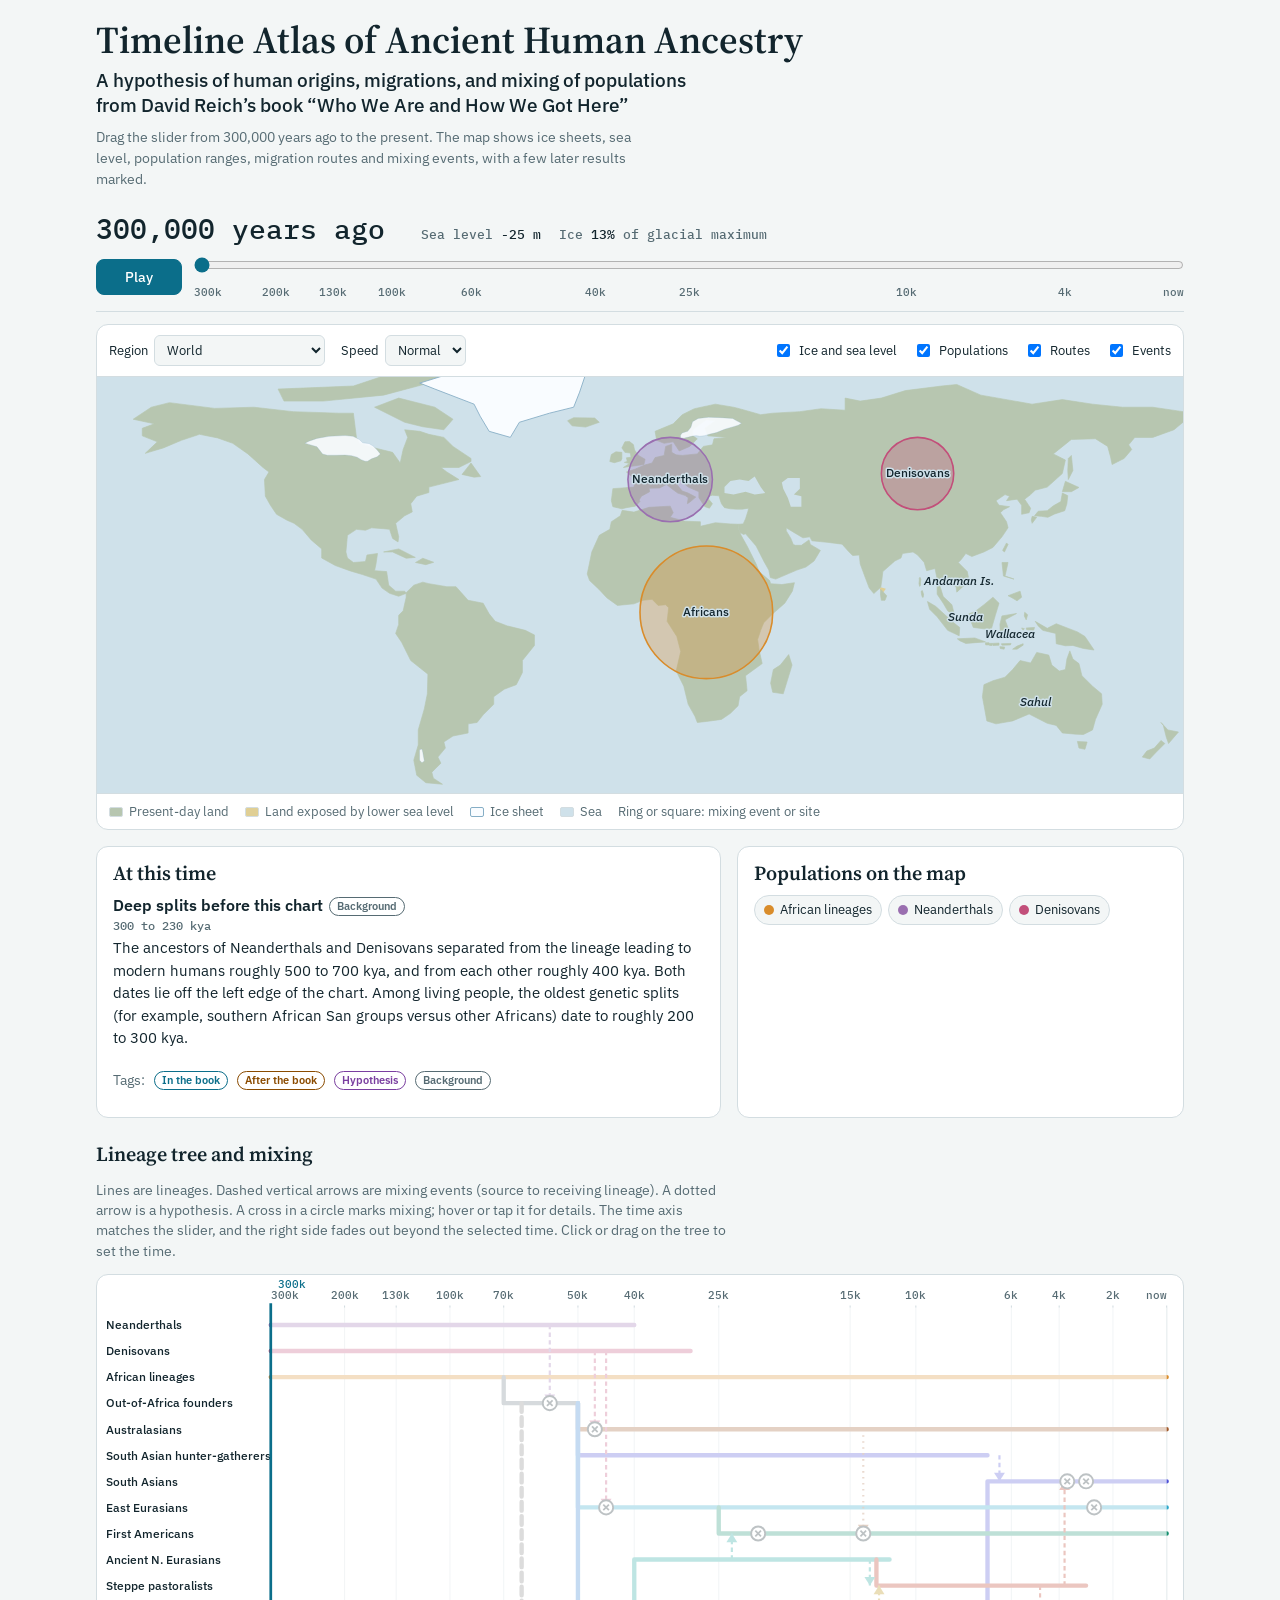
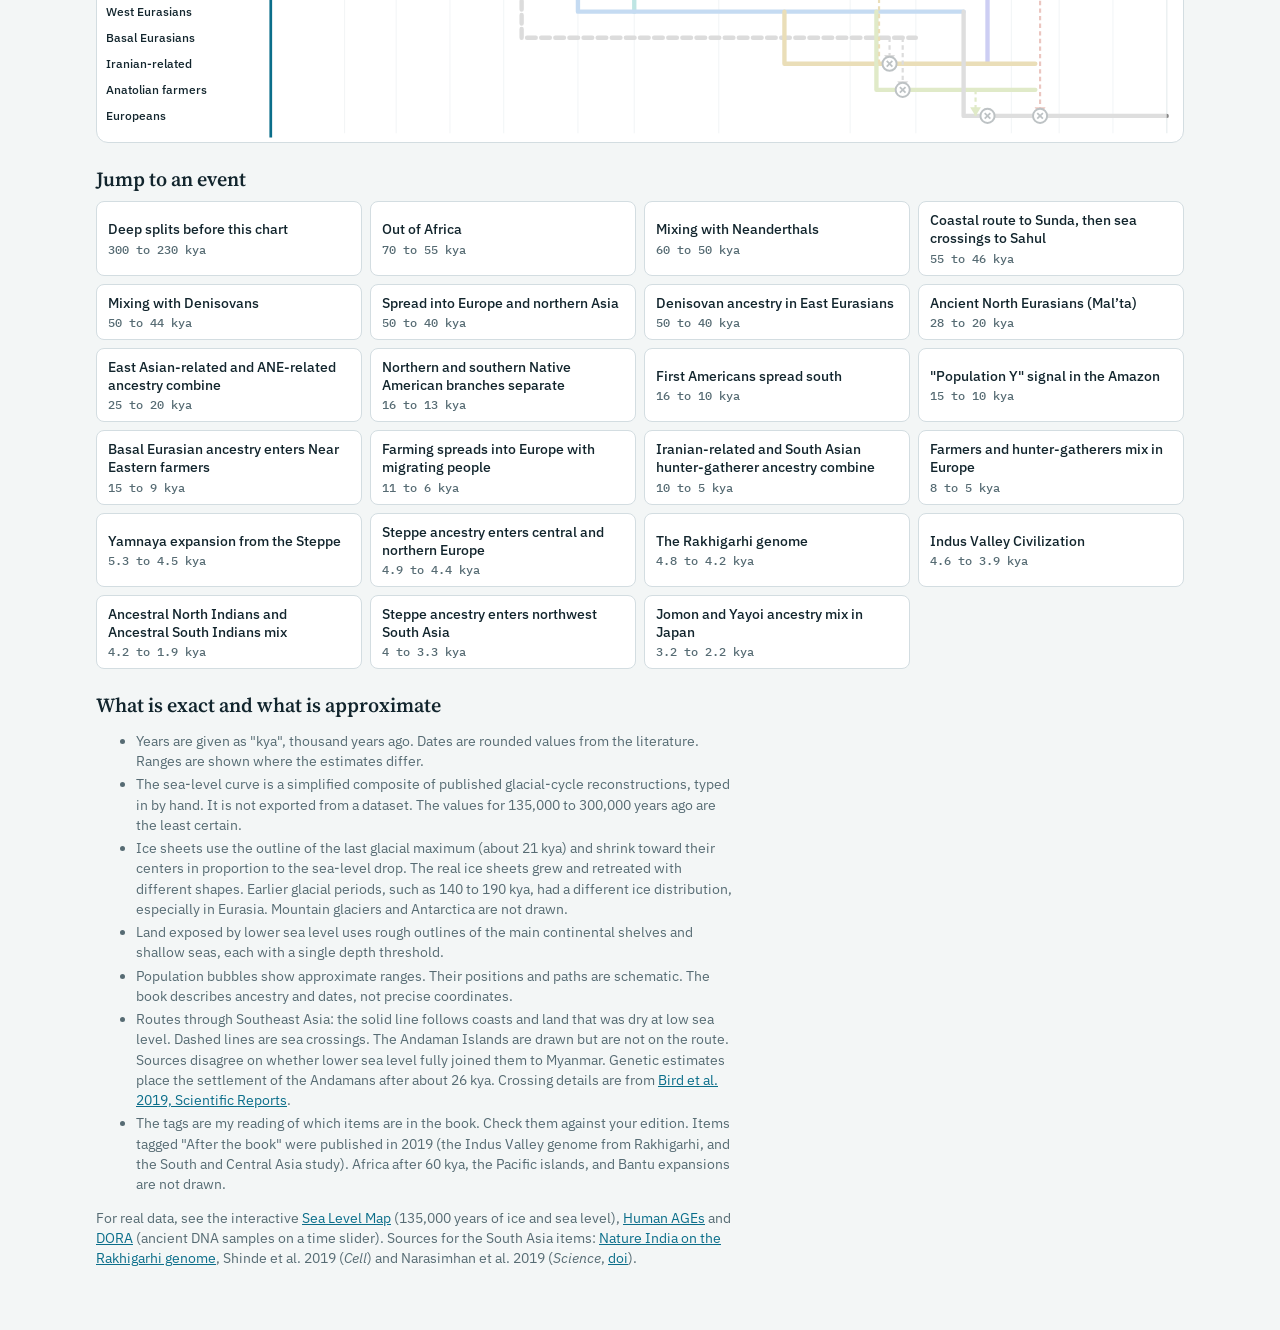
==== index.html @ 23b7b32d "Split index.html into css/style.css, js/app.js and js/data/*.js (ES modules) Screenshots at 17, 47 a" ====
<!DOCTYPE html>
<html lang="en">
<head>
<meta charset="utf-8">
<meta name="viewport" content="width=device-width, initial-scale=1">
<title>Timeline Atlas of Ancient Human Ancestry</title>
<link rel="preconnect" href="https://fonts.googleapis.com">
<link rel="preconnect" href="https://fonts.gstatic.com" crossorigin>
<link href="https://fonts.googleapis.com/css2?family=IBM+Plex+Mono:wght@500&family=IBM+Plex+Sans:wght@400;500;600&family=Source+Serif+4:opsz,wght@8..60,600&display=swap" rel="stylesheet">
<link rel="stylesheet" href="css/style.css">
</head>
<body>
<div class="wrap">
<header>
  <h1>Timeline Atlas of Ancient Human Ancestry</h1>
  <p class="sub">A hypothesis of human origins, migrations, and mixing of populations from David Reich’s book “Who We Are and How We Got Here”</p>
  <p class="how">Drag the slider from 300,000 years ago to the present. The map shows ice sheets, sea level, population ranges, migration routes and mixing events, with a few later results marked.</p>
</header>

<div class="ctl">
  <div class="readout">
    <span class="t-main" id="tMain">300,000 years ago</span>
    <span class="t-sub" id="tSub"></span>
    <span class="stat">Sea level <b id="sSea">0 m</b></span>
    <span class="stat">Ice <b id="sIce">0%</b> of glacial maximum</span>
  </div>
  <div class="sliderrow">
    <button class="primary" id="play" type="button">Play</button>
    <div class="sliderbox">
      <input type="range" id="slider" min="0" max="1000" step="1" value="0" aria-label="Time, from 300,000 years ago to present">
      <div class="ticks" id="ticks" aria-hidden="true"></div>
    </div>
  </div>
</div>

<div class="mapcard">
  <div class="maptools">
    <label>Region
      <select id="region">
        <option value="world">World</option>
        <option value="old">Africa and Eurasia</option>
        <option value="india-aus">India to Australia</option>
        <option value="sasia">South Asia and Iran</option>
        <option value="eurasia-e">East Asia and Australia</option>
        <option value="amer">Americas</option>
      </select>
    </label>
    <label>Speed
      <select id="speed"><option value="0.5">Slow</option><option value="1" selected>Normal</option><option value="2">Fast</option></select>
    </label>
    <span class="sp"></span>
    <label><input type="checkbox" id="lIce" checked> Ice and sea level</label>
    <label><input type="checkbox" id="lPop" checked> Populations</label>
    <label><input type="checkbox" id="lRoute" checked> Routes</label>
    <label><input type="checkbox" id="lMix" checked> Events</label>
  </div>
  <svg class="map" id="map" viewBox="0 0 1000 383" role="img" aria-label="World map with ice sheets, exposed land, population ranges and migration routes at the selected time"></svg>
  <div class="legend">
    <span><i style="background:var(--land)"></i>Present-day land</span>
    <span><i style="background:var(--shelf)"></i>Land exposed by lower sea level</span>
    <span><i style="background:var(--ice);border-color:var(--ice-line)"></i>Ice sheet</span>
    <span><i style="background:var(--sea)"></i>Sea</span>
    <span>Ring or square: mixing event or site</span>
  </div>
</div>

<div class="grid">
  <div class="card">
    <h2>At this time</h2>
    <div id="events"></div>
    <p class="note" style="margin-top:10px">Tags: <span class="pill book">In the book</span> <span class="pill after">After the book</span> <span class="pill hyp">Hypothesis</span> <span class="pill ctx">Background</span></p>
  </div>
  <div class="card">
    <h2>Populations on the map</h2>
    <div class="chips" id="chips"></div>
  </div>
</div>

<section>
  <h2>Lineage tree and mixing</h2>
  <p class="note">Lines are lineages. Dashed vertical arrows are mixing events (source to receiving lineage). A dotted arrow is a hypothesis. A cross in a circle marks mixing; hover or tap it for details. The time axis matches the slider, and the right side fades out beyond the selected time. Click or drag on the tree to set the time.</p>
  <div class="treewrap"><svg class="tree" id="tree" viewBox="0 0 1000 430" role="img" aria-label="Lineage tree with mixing events"></svg></div>
</section>

<section>
  <h2>Jump to an event</h2>
  <div class="jump" id="jump"></div>
</section>

<section>
  <h2>What is exact and what is approximate</h2>
  <ul class="note">
    <li>Years are given as "kya", thousand years ago. Dates are rounded values from the literature. Ranges are shown where the estimates differ.</li>
    <li>The sea-level curve is a simplified composite of published glacial-cycle reconstructions, typed in by hand. It is not exported from a dataset. The values for 135,000 to 300,000 years ago are the least certain.</li>
    <li>Ice sheets use the outline of the last glacial maximum (about 21 kya) and shrink toward their centers in proportion to the sea-level drop. The real ice sheets grew and retreated with different shapes. Earlier glacial periods, such as 140 to 190 kya, had a different ice distribution, especially in Eurasia. Mountain glaciers and Antarctica are not drawn.</li>
    <li>Land exposed by lower sea level uses rough outlines of the main continental shelves and shallow seas, each with a single depth threshold.</li>
    <li>Population bubbles show approximate ranges. Their positions and paths are schematic. The book describes ancestry and dates, not precise coordinates.</li>
    <li>Routes through Southeast Asia: the solid line follows coasts and land that was dry at low sea level. Dashed lines are sea crossings. The Andaman Islands are drawn but are not on the route. Sources disagree on whether lower sea level fully joined them to Myanmar. Genetic estimates place the settlement of the Andamans after about 26 kya. Crossing details are from <a href="https://www.nature.com/articles/s41598-019-42946-9" target="_blank" rel="noopener noreferrer">Bird et al. 2019, Scientific Reports</a>.</li>
    <li>The tags are my reading of which items are in the book. Check them against your edition. Items tagged "After the book" were published in 2019 (the Indus Valley genome from Rakhigarhi, and the South and Central Asia study). Africa after 60 kya, the Pacific islands, and Bantu expansions are not drawn.</li>
  </ul>
  <p class="note">For real data, see the interactive <a href="https://googlemapsmania.blogspot.com/2023/11/135000-years-of-changing-sea-levels.html" target="_blank" rel="noopener noreferrer">Sea Level Map</a> (135,000 years of ice and sea level), <a href="https://archeogenomics.eu/" target="_blank" rel="noopener noreferrer">Human AGEs</a> and <a href="https://pmc.ncbi.nlm.nih.gov/articles/PMC11223807" target="_blank" rel="noopener noreferrer">DORA</a> (ancient DNA samples on a time slider). Sources for the South Asia items: <a href="https://www.nature.com/articles/nindia.2019.121" target="_blank" rel="noopener noreferrer">Nature India on the Rakhigarhi genome</a>, Shinde et al. 2019 (<em>Cell</em>) and Narasimhan et al. 2019 (<em>Science</em>, <a href="https://doi.org/10.1126/science.aat7487" target="_blank" rel="noopener noreferrer">doi</a>).</p>
</section>
</div>

<script type="module" src="js/app.js"></script>
</body>
</html>
---- css/style.css ----
/* Layout idea: sticky time control on top, map first, then what is happening, lineage tree, event index. */
:root{
  --bg:#f3f6f6; --panel:#ffffff; --ink:#12252d; --muted:#566b73; --line:#d3dde1;
  --sea:#cfe1ea; --land:#b7c6b0; --shelf:#e0cf94; --ice:#f9fcff; --ice-line:#86aec6;
  --accent:#0b6e8a; --accent-ink:#ffffff; --marker:#12252d; --marker-fill:#ffffff;
  --tag-book:#0b6e8a; --tag-after:#8a4b00; --tag-hyp:#7a3fa0; --tag-ctx:#566b73;
  --display:"Source Serif 4",Georgia,serif; --body:"IBM Plex Sans",system-ui,sans-serif; --mono:"IBM Plex Mono",ui-monospace,monospace;
  color-scheme:light;
}
@media (prefers-color-scheme:dark){
  :root:not([data-theme="light"]){
    --bg:#0f1a1f; --panel:#16252c; --ink:#e3eef2; --muted:#9db3bb; --line:#2a3d46;
    --sea:#14303d; --land:#33503f; --shelf:#7a6c3a; --ice:#e4f0f7; --ice-line:#9cc3d8;
    --accent:#5cc3df; --accent-ink:#0f1a1f; --marker:#e3eef2; --marker-fill:#0f1a1f;
    --tag-book:#5cc3df; --tag-after:#f0b25c; --tag-hyp:#c9a0e8; --tag-ctx:#9db3bb;
    color-scheme:dark;
  }
}
:root[data-theme="dark"]{
  --bg:#0f1a1f; --panel:#16252c; --ink:#e3eef2; --muted:#9db3bb; --line:#2a3d46;
  --sea:#14303d; --land:#33503f; --shelf:#7a6c3a; --ice:#e4f0f7; --ice-line:#9cc3d8;
  --accent:#5cc3df; --accent-ink:#0f1a1f; --marker:#e3eef2; --marker-fill:#0f1a1f;
  --tag-book:#5cc3df; --tag-after:#f0b25c; --tag-hyp:#c9a0e8; --tag-ctx:#9db3bb;
  color-scheme:dark;
}
*{box-sizing:border-box}
html,body{margin:0}
body{background:var(--bg);color:var(--ink);font:400 15px/1.5 var(--body);-webkit-text-size-adjust:100%}
.wrap{max-width:1120px;margin:0 auto;padding:0 16px 48px}
header{padding:20px 0 6px}
h1{font:600 clamp(26px,5vw,38px)/1.1 var(--display);margin:0 0 6px;text-wrap:balance}
header p{margin:0;color:var(--muted);max-width:68ch}
header .sub{font:500 clamp(16px,2.6vw,19px)/1.35 var(--body);color:var(--ink);margin-bottom:8px;max-width:60ch;text-wrap:balance}
header .how{font-size:14px}
h2{font:600 20px/1.2 var(--display);margin:0 0 10px;text-wrap:balance}
.ctl{position:sticky;top:0;z-index:20;background:var(--bg);padding:10px 0 8px;border-bottom:1px solid var(--line);margin-top:8px}
.readout{display:flex;flex-wrap:wrap;align-items:baseline;gap:4px 18px;margin-bottom:6px}
.t-main{font:500 clamp(20px,4.6vw,28px)/1.1 var(--mono);font-variant-numeric:tabular-nums}
.t-sub{color:var(--muted);font-size:13px}
.stat{font:500 13px/1.2 var(--mono);color:var(--muted);font-variant-numeric:tabular-nums}
.stat b{color:var(--ink);font-weight:500}
.sliderrow{display:flex;gap:12px;align-items:center}
button{font:500 14px/1 var(--body);color:var(--ink);background:var(--panel);border:1px solid var(--line);border-radius:8px;padding:10px 14px;cursor:pointer}
button:hover{border-color:var(--accent)}
button:focus-visible,input:focus-visible,select:focus-visible{outline:2px solid var(--accent);outline-offset:2px}
button.primary{background:var(--accent);border-color:var(--accent);color:var(--accent-ink);min-width:86px}
.sliderbox{flex:1;position:relative;padding-bottom:18px}
input[type=range]{width:100%;margin:0;accent-color:var(--accent);height:28px}
.ticks{position:absolute;left:0;right:0;bottom:0;height:16px;font:500 10.5px/1 var(--mono);color:var(--muted)}
.ticks span{position:absolute;transform:translateX(-50%);white-space:nowrap}
.ticks span:first-child{transform:none}
@media (max-width:600px){.ticks span.opt{display:none}.stat{font-size:12px}.t-sub{font-size:12px}}
.ticks span:last-child{transform:translateX(-100%)}
.mapcard{margin-top:12px;background:var(--panel);border:1px solid var(--line);border-radius:12px;overflow:hidden;container-type:inline-size}
.maptools{display:flex;flex-wrap:wrap;gap:8px 16px;align-items:center;padding:10px 12px;border-bottom:1px solid var(--line);font-size:13px}
.maptools label{display:inline-flex;align-items:center;gap:6px;cursor:pointer}
.maptools select{font:inherit;color:var(--ink);background:var(--bg);border:1px solid var(--line);border-radius:6px;padding:5px 8px}
.maptools .sp{flex:1}
svg.map{display:block;width:100%;height:auto;background:var(--sea)}
.legend{display:flex;flex-wrap:wrap;gap:6px 16px;padding:8px 12px;border-top:1px solid var(--line);font-size:12.5px;color:var(--muted)}
.legend i{display:inline-block;width:14px;height:10px;border-radius:2px;margin-right:6px;vertical-align:-1px;border:1px solid var(--line)}
.lbl{font:500 var(--fs,11px) var(--body);fill:var(--ink);paint-order:stroke;stroke:var(--sea);stroke-width:var(--sw,3px);stroke-linejoin:round;pointer-events:none}
.elbl{font:600 10.5px var(--body);fill:var(--marker);paint-order:stroke;stroke:var(--sea);stroke-width:3px;stroke-linejoin:round;pointer-events:none}
@container (max-width:620px){.lbl,.elbl{display:none}}
.pulse{transform-box:fill-box;transform-origin:center;animation:pulse 1.8s ease-out infinite}
@keyframes pulse{0%{transform:scale(.6);opacity:.9}100%{transform:scale(2.6);opacity:0}}
@media (prefers-reduced-motion:reduce){.pulse{animation:none;opacity:.5}}
.grid{display:grid;grid-template-columns:1.4fr 1fr;gap:16px;margin-top:16px}
@media (max-width:820px){.grid{grid-template-columns:1fr}}
.card{background:var(--panel);border:1px solid var(--line);border-radius:12px;padding:14px 16px}
.ev{padding:10px 0;border-top:1px solid var(--line)}
.ev:first-child{border-top:0;padding-top:0}
.ev h3{font:600 15.5px/1.3 var(--body);margin:0 0 2px}
.ev .when{font:500 12px var(--mono);color:var(--muted);margin-bottom:4px}
.ev p{margin:0;max-width:70ch}
.pill{display:inline-block;font:600 11px/1 var(--body);padding:3px 7px;border-radius:99px;border:1px solid currentColor;margin-left:6px;vertical-align:1px;white-space:nowrap}
.pill.book{color:var(--tag-book)}.pill.after{color:var(--tag-after)}.pill.hyp{color:var(--tag-hyp)}.pill.ctx{color:var(--tag-ctx)}
.empty{color:var(--muted);margin:0}
.chips{display:flex;flex-wrap:wrap;gap:6px}
.chip{display:inline-flex;align-items:center;gap:6px;font-size:13px;padding:4px 9px;border:1px solid var(--line);border-radius:99px;background:var(--bg)}
.chip i{width:10px;height:10px;border-radius:50%;display:inline-block}
.treewrap{overflow-x:auto;border:1px solid var(--line);border-radius:12px;background:var(--panel)}
svg.tree{display:block;min-width:860px;width:100%;height:auto;touch-action:pan-y;cursor:crosshair}
.tl{font:500 11.5px var(--body);fill:var(--ink)}
.ta{font:500 10.5px var(--mono);fill:var(--muted)}
.jump{display:grid;grid-template-columns:repeat(auto-fill,minmax(250px,1fr));gap:8px}
.jump button{text-align:left;display:block;line-height:1.3;padding:9px 11px}
.jump small{display:block;color:var(--muted);font:500 11.5px var(--mono);margin-top:3px}
.note{color:var(--muted);font-size:13.5px;max-width:80ch}
.note li{margin:3px 0}
a{color:var(--accent)}
section{margin-top:24px}
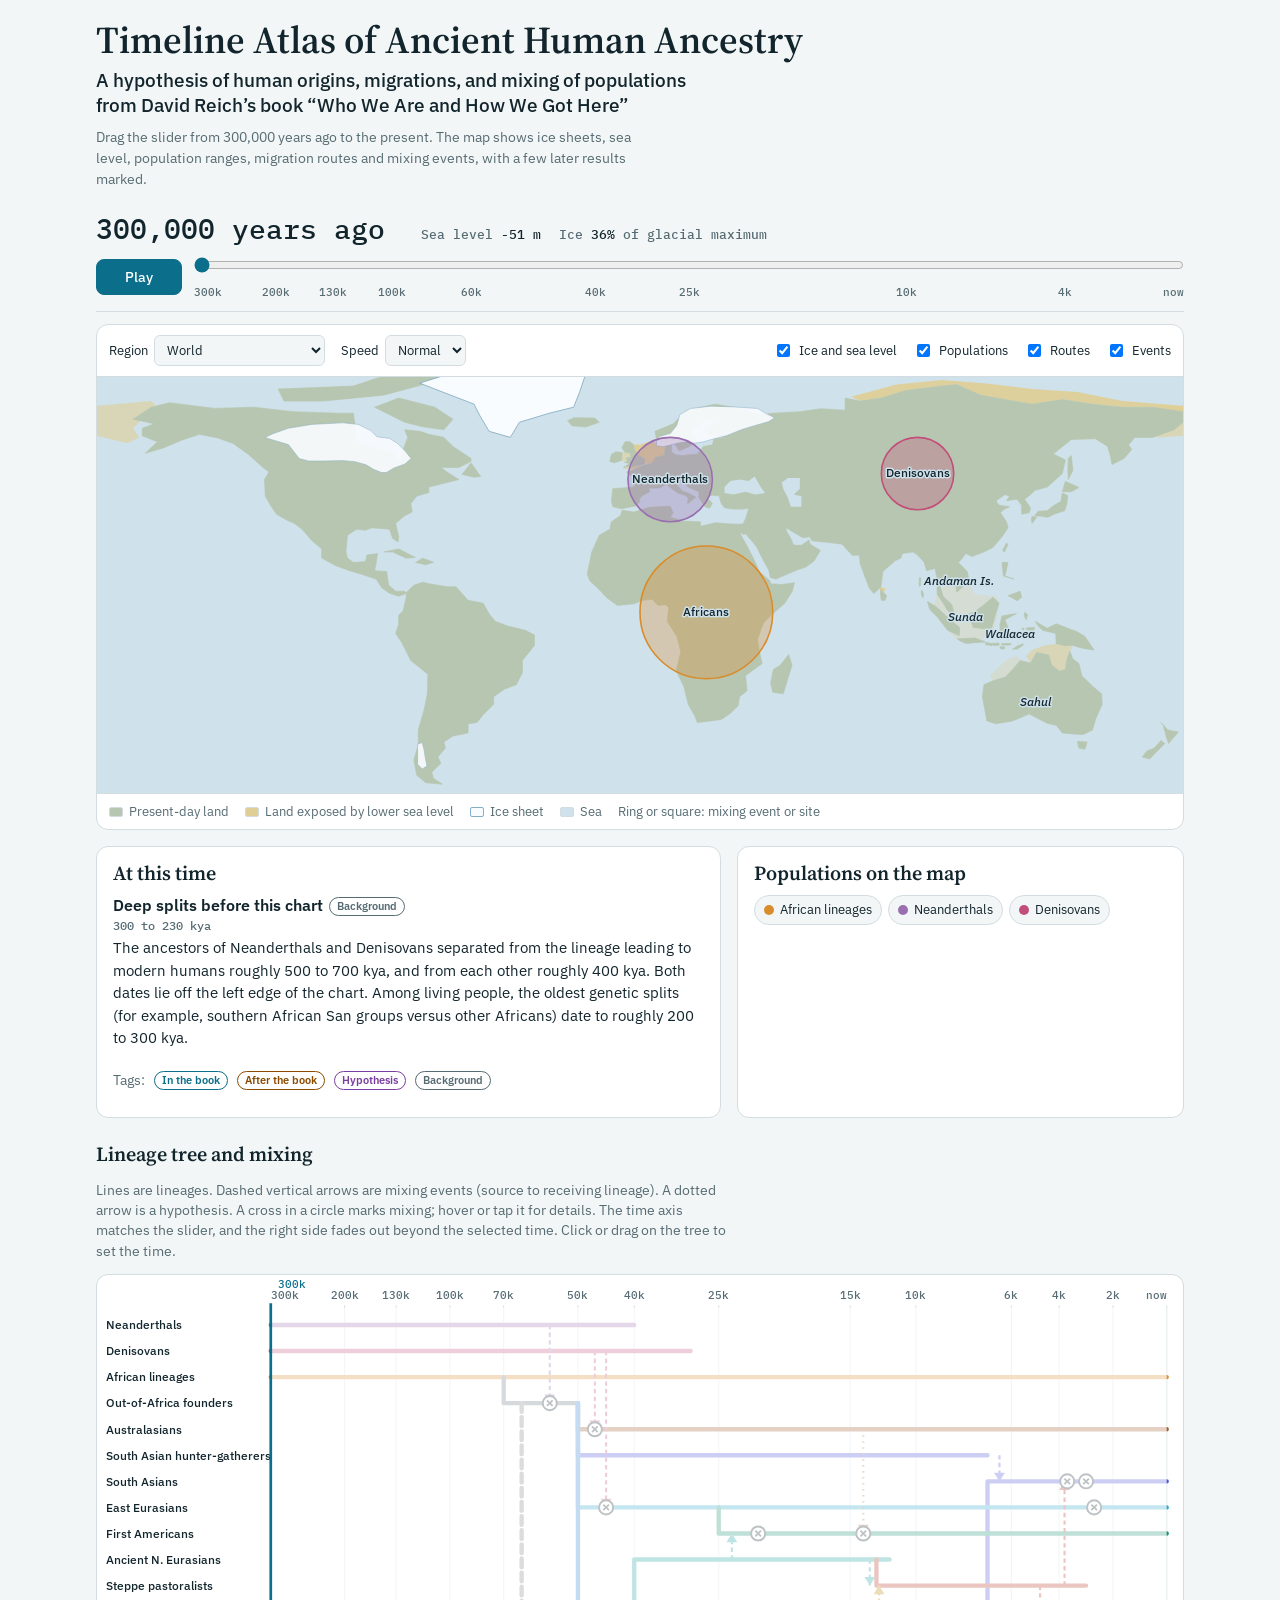
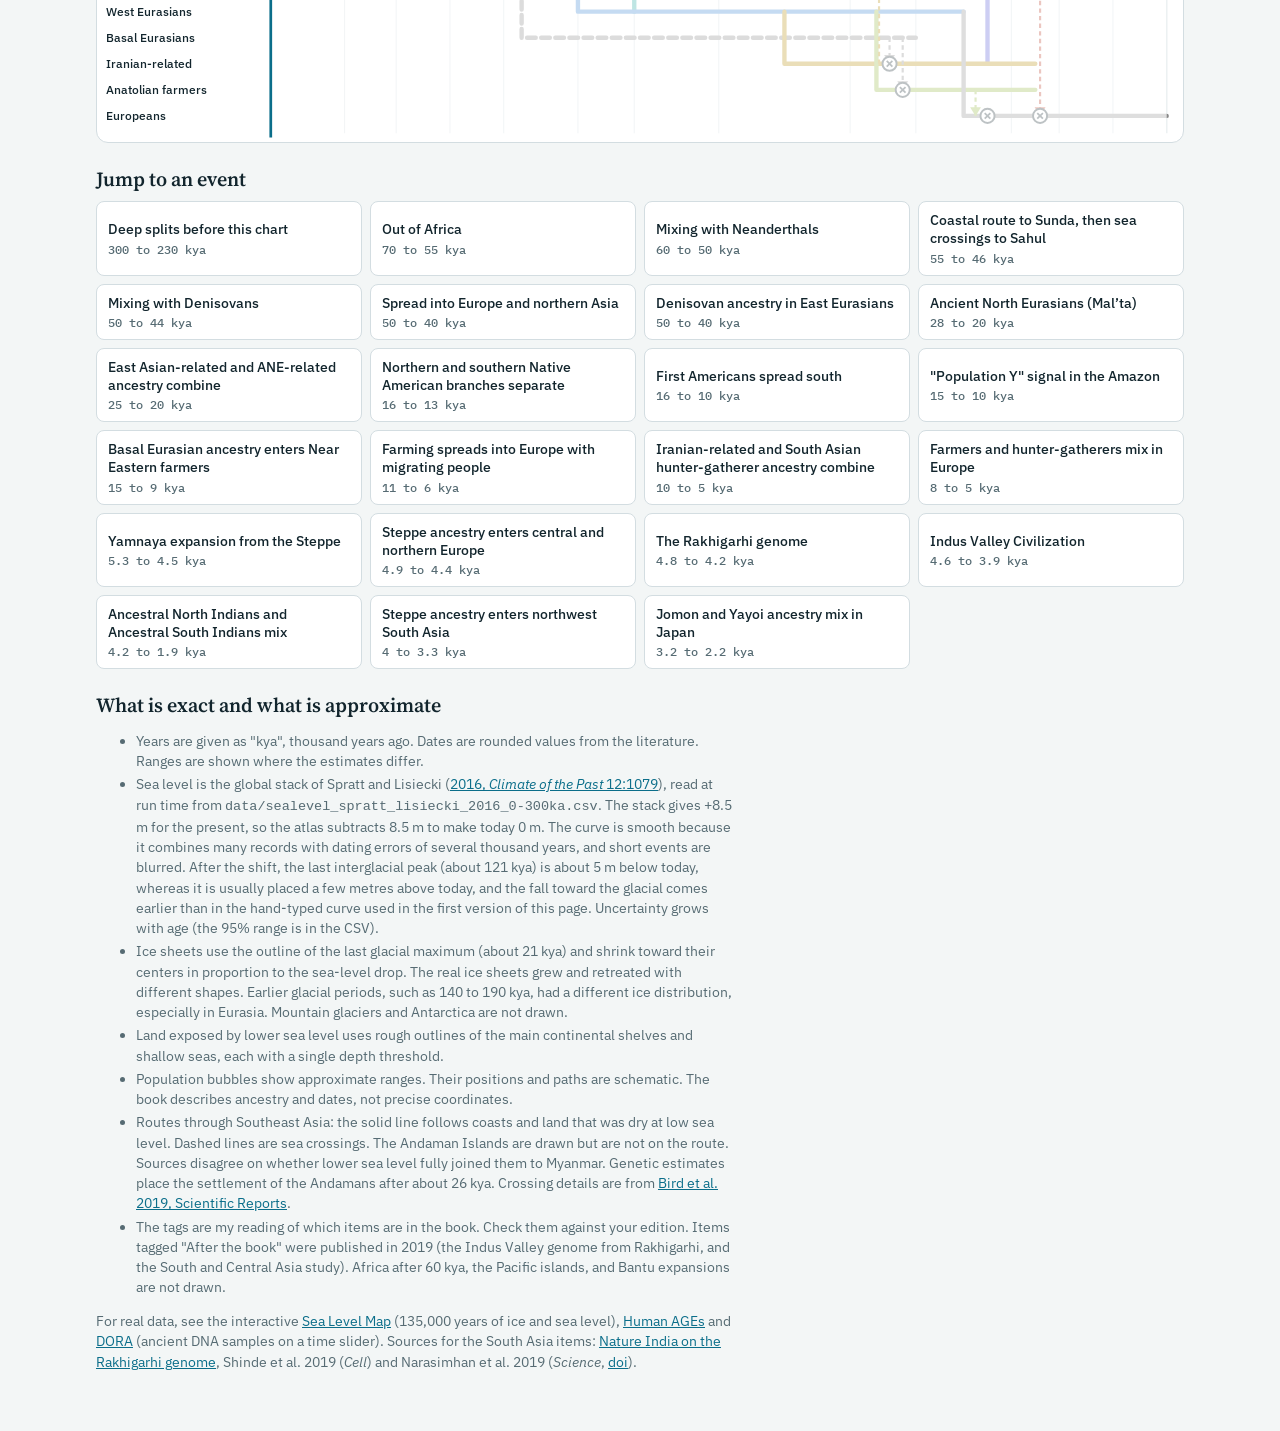
==== commit e5648e40: "Load sea level from the Spratt and Lisiecki CSV at runtime (js/sealevel.js), shifted so 0 ka = 0 m R" ====
--- a/index.html
+++ b/index.html
@@ -91,7 +91,7 @@
   <h2>What is exact and what is approximate</h2>
   <ul class="note">
     <li>Years are given as "kya", thousand years ago. Dates are rounded values from the literature. Ranges are shown where the estimates differ.</li>
-    <li>The sea-level curve is a simplified composite of published glacial-cycle reconstructions, typed in by hand. It is not exported from a dataset. The values for 135,000 to 300,000 years ago are the least certain.</li>
+    <li>Sea level is the global stack of Spratt and Lisiecki (<a href="https://doi.org/10.5194/cp-12-1079-2016" target="_blank" rel="noopener noreferrer">2016, <em>Climate of the Past</em> 12:1079</a>), read at run time from <code>data/sealevel_spratt_lisiecki_2016_0-300ka.csv</code>. The stack gives +8.5 m for the present, so the atlas subtracts 8.5 m to make today 0 m. The curve is smooth because it combines many records with dating errors of several thousand years, and short events are blurred. After the shift, the last interglacial peak (about 121 kya) is about 5 m below today, whereas it is usually placed a few metres above today, and the fall toward the glacial comes earlier than in the hand-typed curve used in the first version of this page. Uncertainty grows with age (the 95% range is in the CSV).</li>
     <li>Ice sheets use the outline of the last glacial maximum (about 21 kya) and shrink toward their centers in proportion to the sea-level drop. The real ice sheets grew and retreated with different shapes. Earlier glacial periods, such as 140 to 190 kya, had a different ice distribution, especially in Eurasia. Mountain glaciers and Antarctica are not drawn.</li>
     <li>Land exposed by lower sea level uses rough outlines of the main continental shelves and shallow seas, each with a single depth threshold.</li>
     <li>Population bubbles show approximate ranges. Their positions and paths are schematic. The book describes ancestry and dates, not precise coordinates.</li>
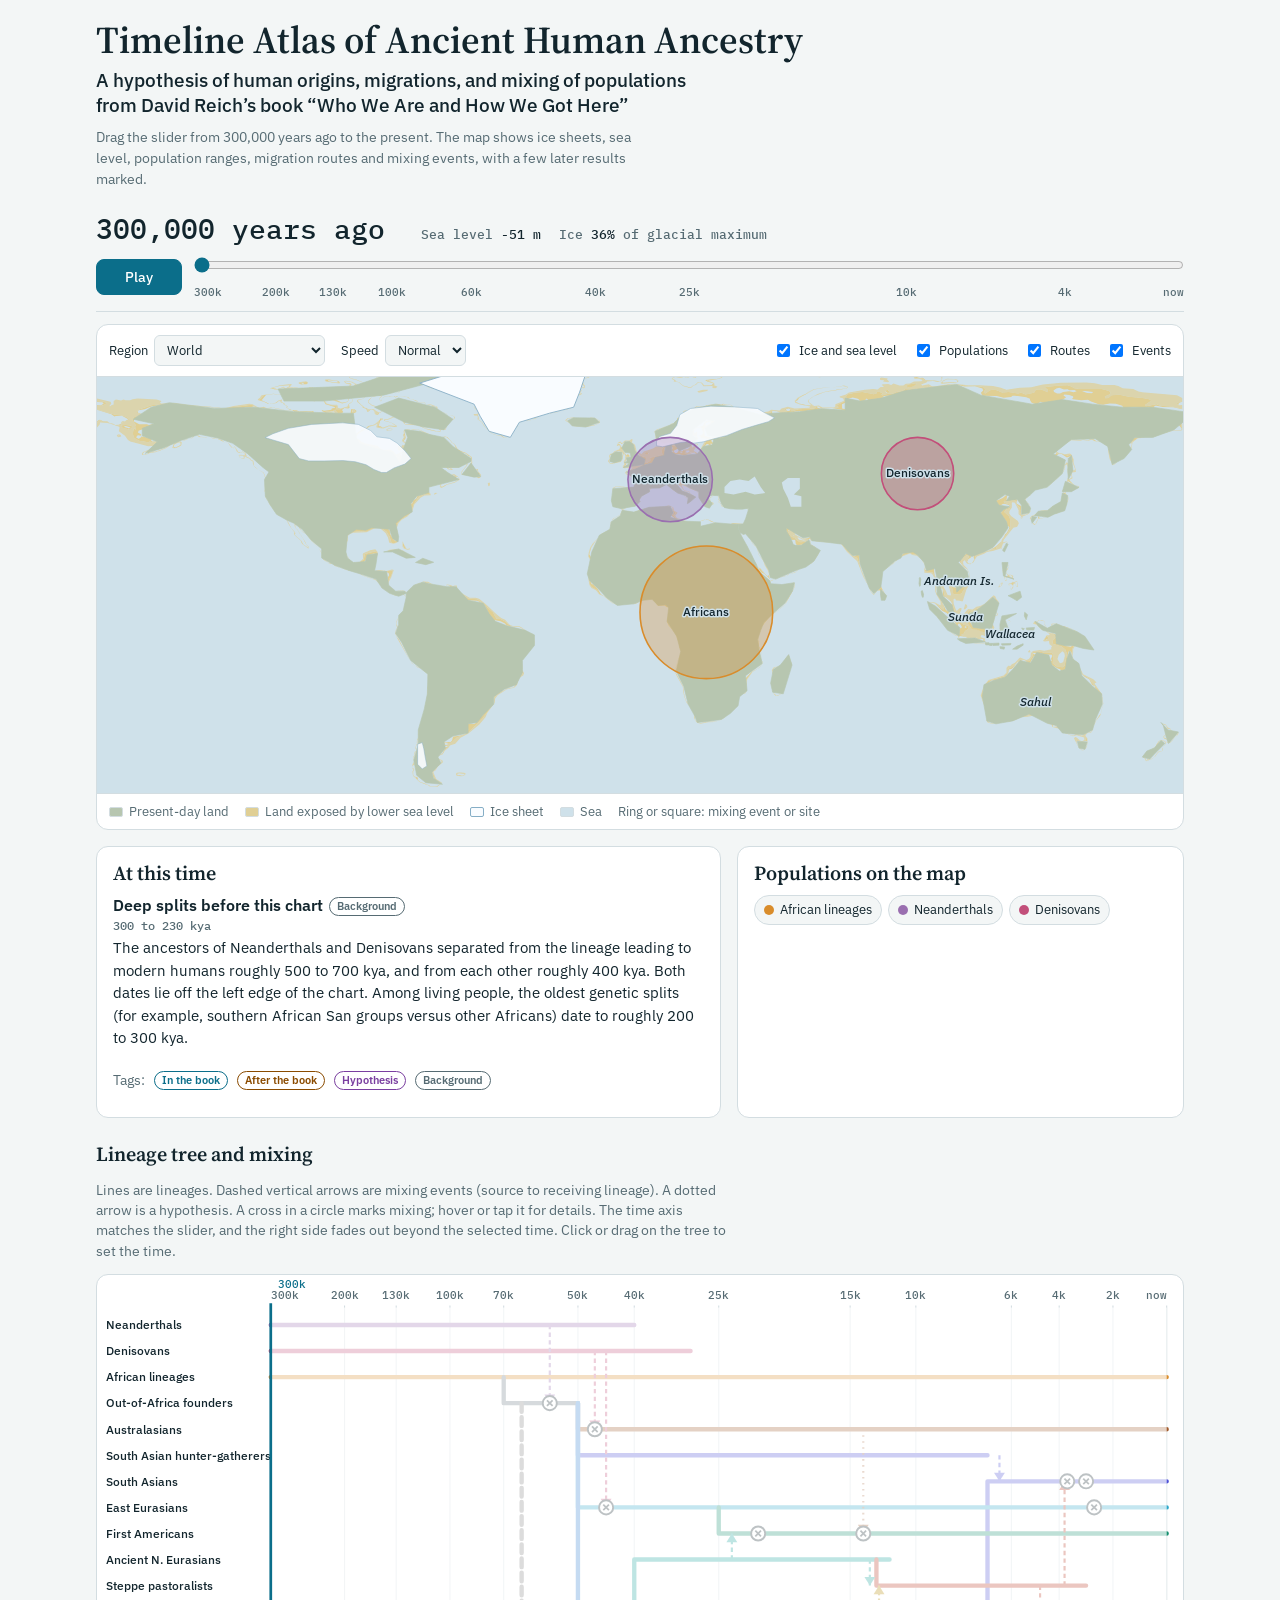
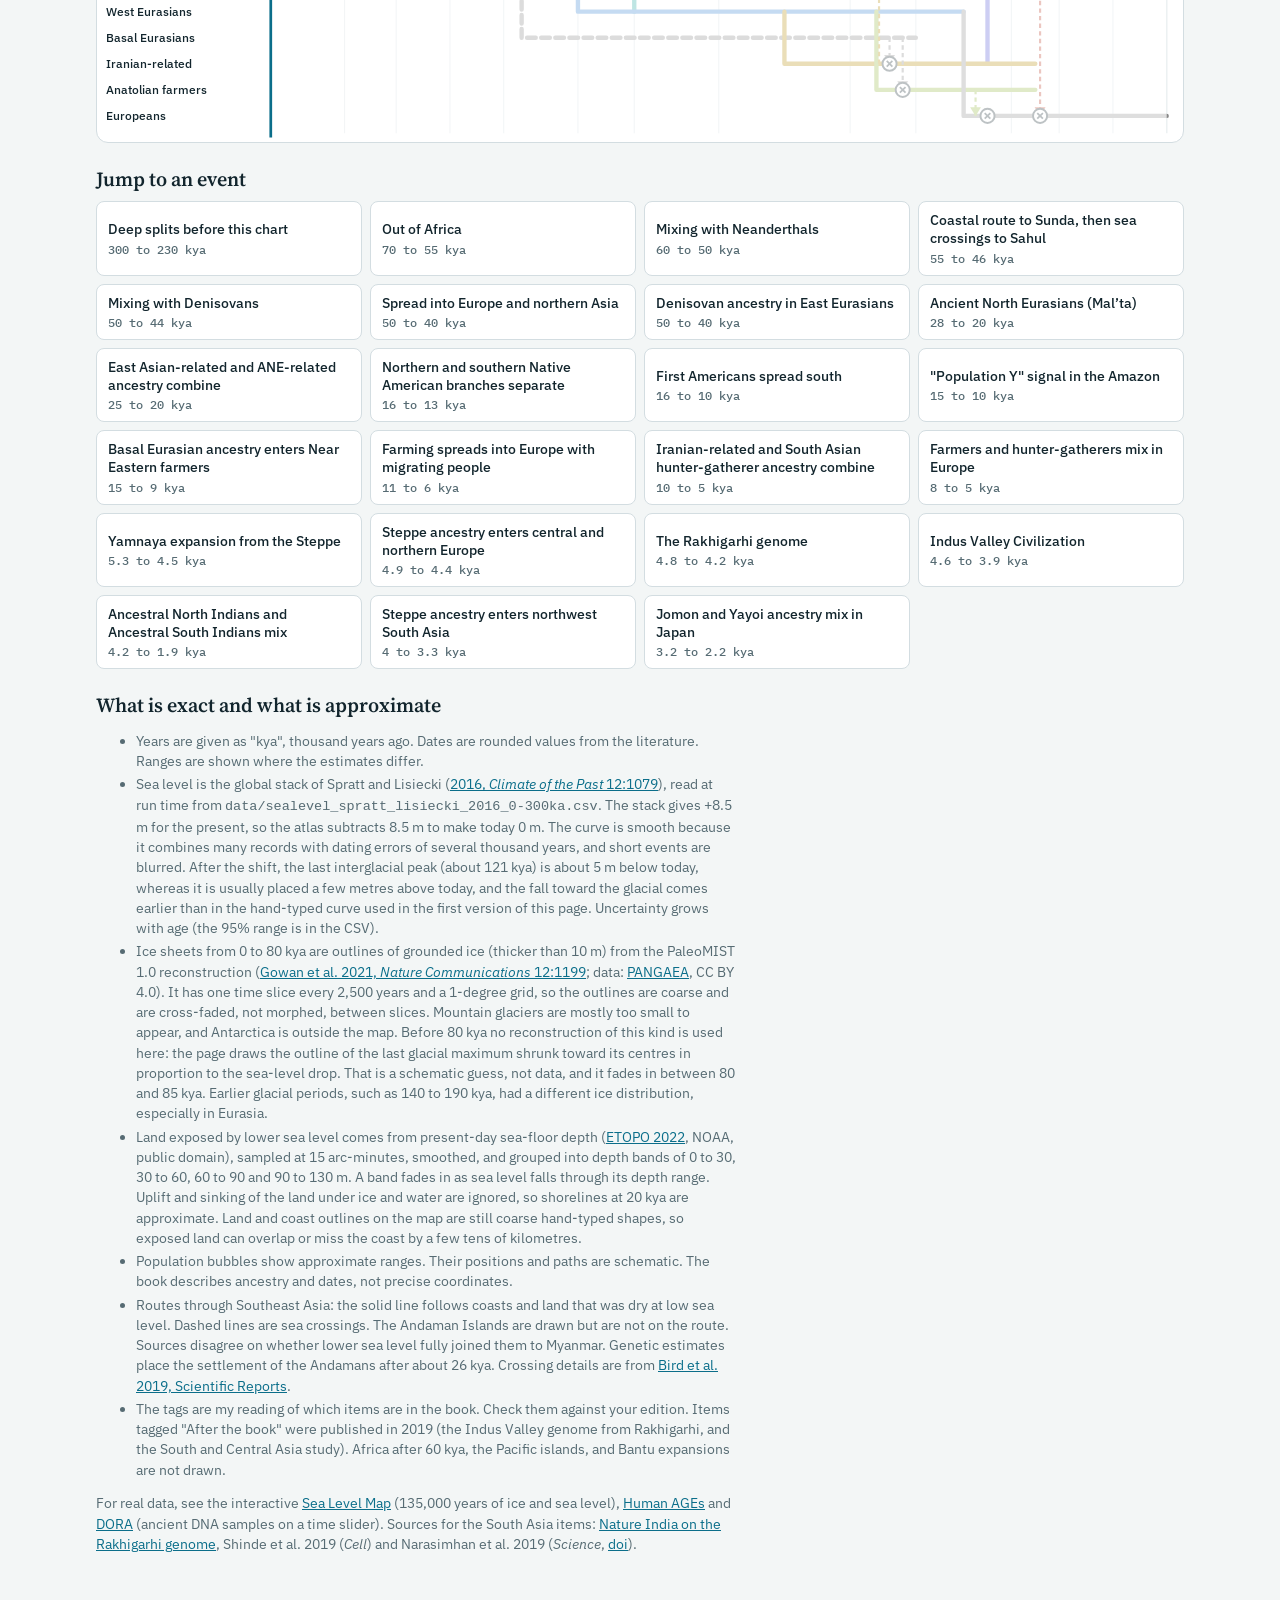
==== commit a1acbe48: "Real ice-sheet outlines (PaleoMIST 1.0) and ETOPO 2022 shelf bands, each a separate runtime-loaded m" ====
--- a/index.html
+++ b/index.html
@@ -92,8 +92,8 @@
   <ul class="note">
     <li>Years are given as "kya", thousand years ago. Dates are rounded values from the literature. Ranges are shown where the estimates differ.</li>
     <li>Sea level is the global stack of Spratt and Lisiecki (<a href="https://doi.org/10.5194/cp-12-1079-2016" target="_blank" rel="noopener noreferrer">2016, <em>Climate of the Past</em> 12:1079</a>), read at run time from <code>data/sealevel_spratt_lisiecki_2016_0-300ka.csv</code>. The stack gives +8.5 m for the present, so the atlas subtracts 8.5 m to make today 0 m. The curve is smooth because it combines many records with dating errors of several thousand years, and short events are blurred. After the shift, the last interglacial peak (about 121 kya) is about 5 m below today, whereas it is usually placed a few metres above today, and the fall toward the glacial comes earlier than in the hand-typed curve used in the first version of this page. Uncertainty grows with age (the 95% range is in the CSV).</li>
-    <li>Ice sheets use the outline of the last glacial maximum (about 21 kya) and shrink toward their centers in proportion to the sea-level drop. The real ice sheets grew and retreated with different shapes. Earlier glacial periods, such as 140 to 190 kya, had a different ice distribution, especially in Eurasia. Mountain glaciers and Antarctica are not drawn.</li>
-    <li>Land exposed by lower sea level uses rough outlines of the main continental shelves and shallow seas, each with a single depth threshold.</li>
+    <li>Ice sheets from 0 to 80 kya are outlines of grounded ice (thicker than 10 m) from the PaleoMIST 1.0 reconstruction (<a href="https://doi.org/10.1038/s41467-021-21469-w" target="_blank" rel="noopener noreferrer">Gowan et al. 2021, <em>Nature Communications</em> 12:1199</a>; data: <a href="https://doi.org/10.1594/PANGAEA.905800" target="_blank" rel="noopener noreferrer">PANGAEA</a>, CC BY 4.0). It has one time slice every 2,500 years and a 1-degree grid, so the outlines are coarse and are cross-faded, not morphed, between slices. Mountain glaciers are mostly too small to appear, and Antarctica is outside the map. Before 80 kya no reconstruction of this kind is used here: the page draws the outline of the last glacial maximum shrunk toward its centres in proportion to the sea-level drop. That is a schematic guess, not data, and it fades in between 80 and 85 kya. Earlier glacial periods, such as 140 to 190 kya, had a different ice distribution, especially in Eurasia.</li>
+    <li>Land exposed by lower sea level comes from present-day sea-floor depth (<a href="https://doi.org/10.25921/fd45-gt74" target="_blank" rel="noopener noreferrer">ETOPO 2022</a>, NOAA, public domain), sampled at 15 arc-minutes, smoothed, and grouped into depth bands of 0 to 30, 30 to 60, 60 to 90 and 90 to 130 m. A band fades in as sea level falls through its depth range. Uplift and sinking of the land under ice and water are ignored, so shorelines at 20 kya are approximate. Land and coast outlines on the map are still coarse hand-typed shapes, so exposed land can overlap or miss the coast by a few tens of kilometres.</li>
     <li>Population bubbles show approximate ranges. Their positions and paths are schematic. The book describes ancestry and dates, not precise coordinates.</li>
     <li>Routes through Southeast Asia: the solid line follows coasts and land that was dry at low sea level. Dashed lines are sea crossings. The Andaman Islands are drawn but are not on the route. Sources disagree on whether lower sea level fully joined them to Myanmar. Genetic estimates place the settlement of the Andamans after about 26 kya. Crossing details are from <a href="https://www.nature.com/articles/s41598-019-42946-9" target="_blank" rel="noopener noreferrer">Bird et al. 2019, Scientific Reports</a>.</li>
     <li>The tags are my reading of which items are in the book. Check them against your edition. Items tagged "After the book" were published in 2019 (the Indus Valley genome from Rakhigarhi, and the South and Central Asia study). Africa after 60 kya, the Pacific islands, and Bantu expansions are not drawn.</li>
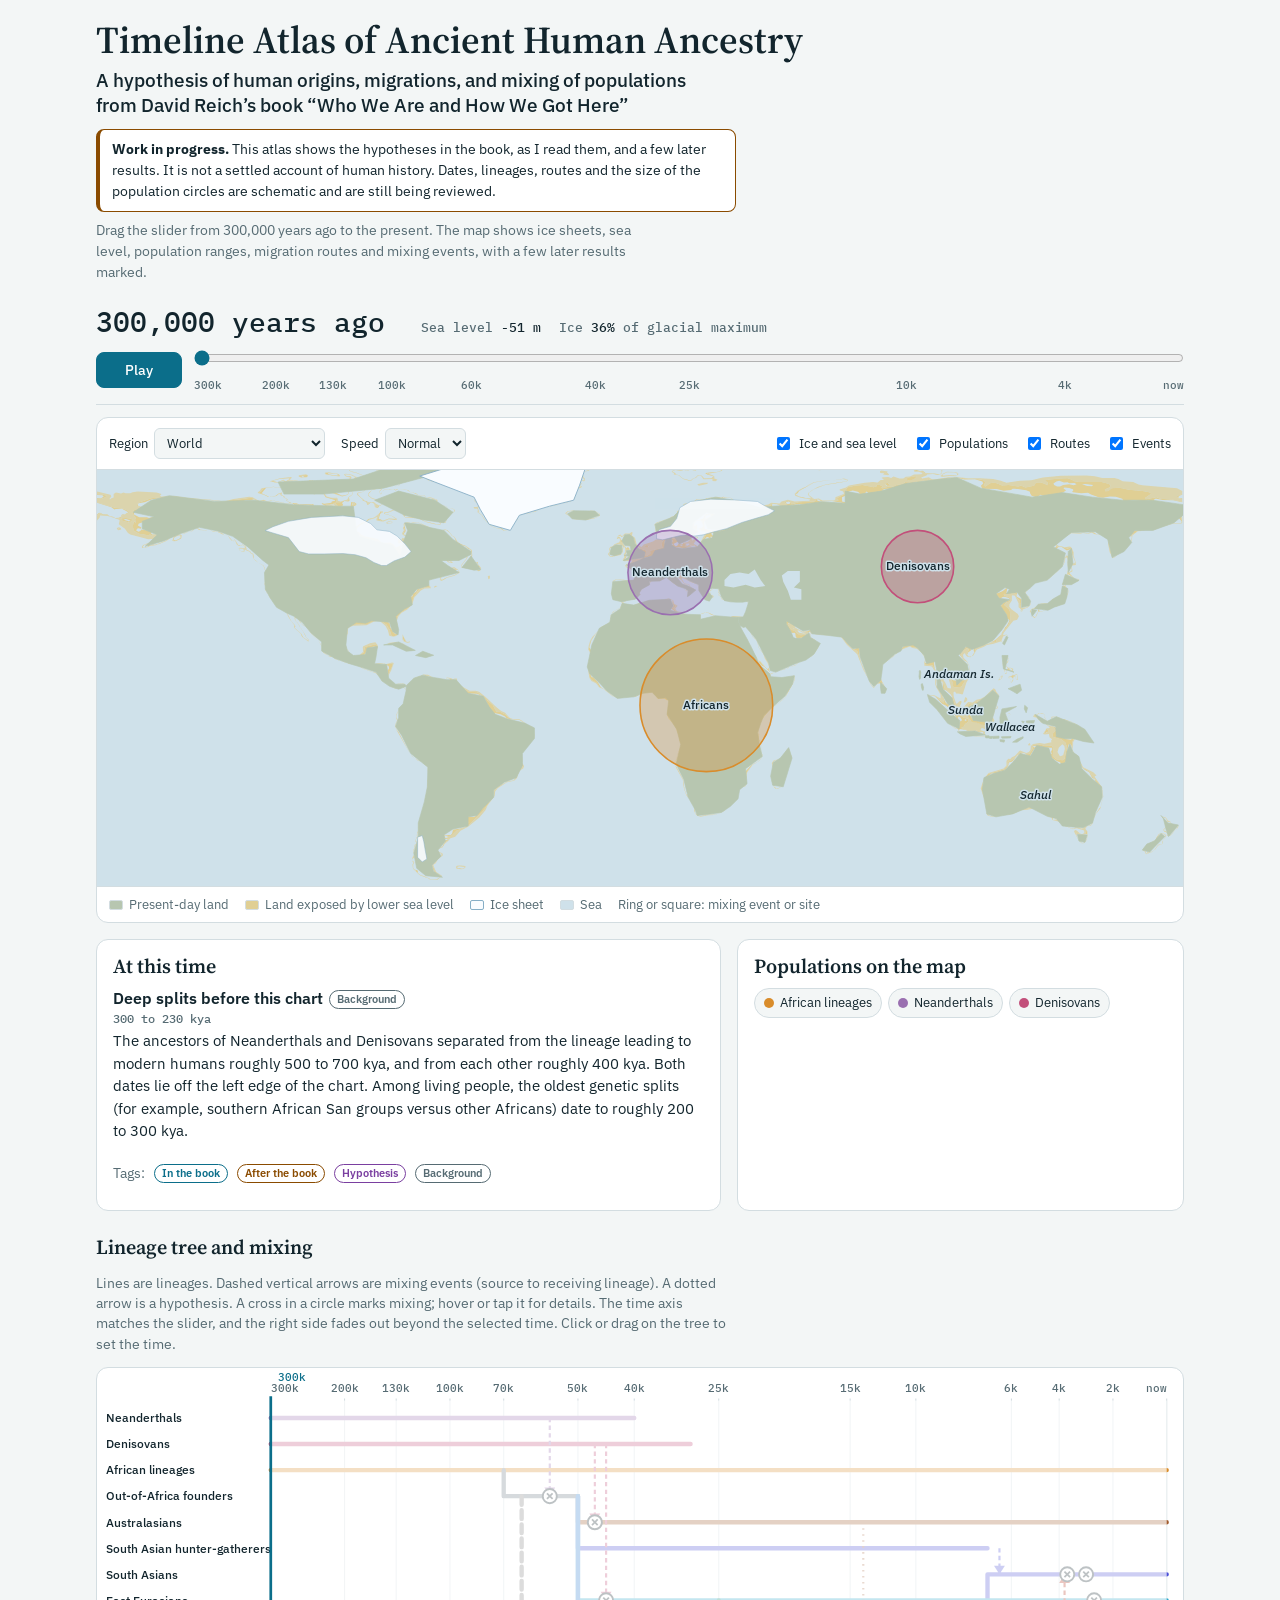
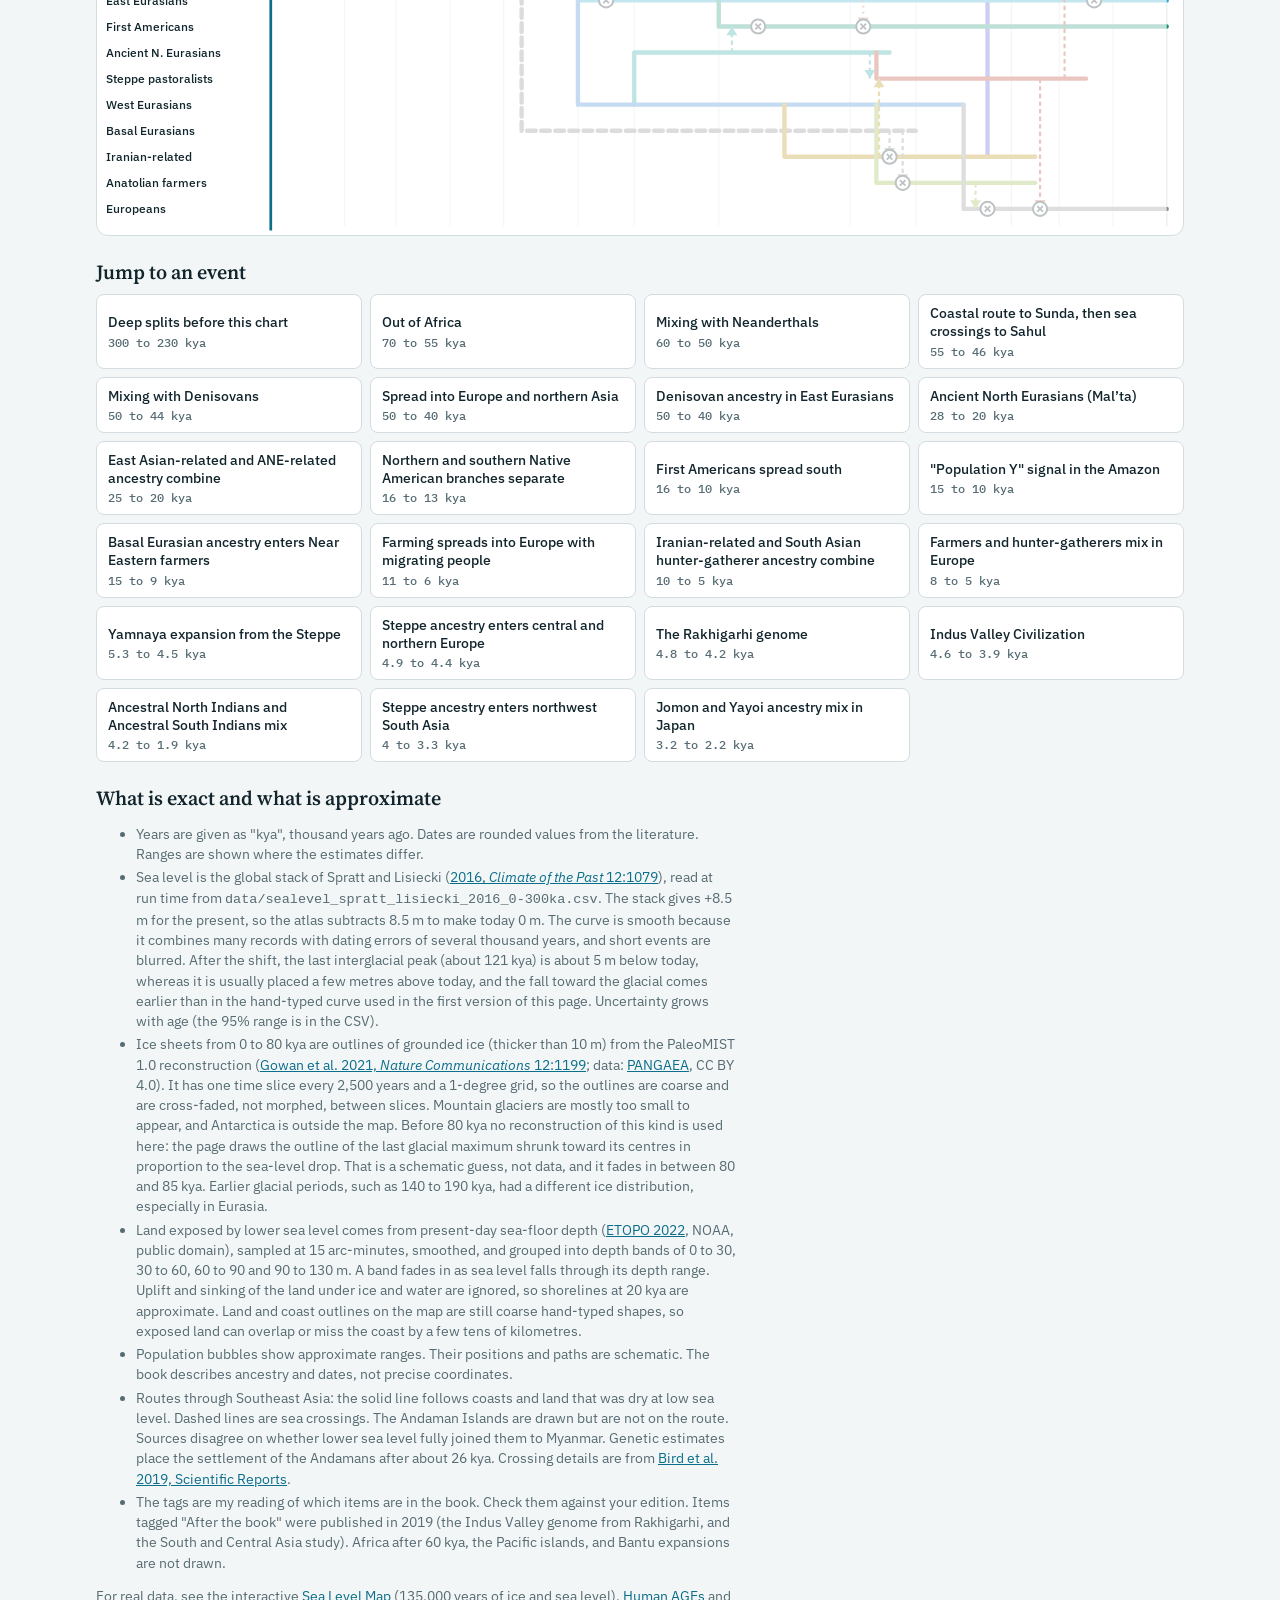
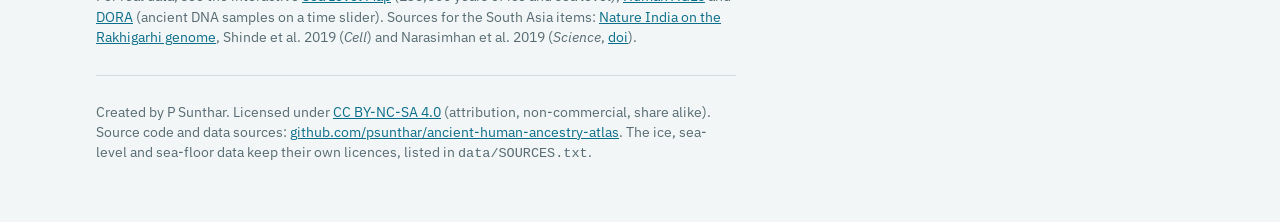
==== commit 2996f979: "Add CC BY-NC-SA 4.0 licence, author line, work-in-progress notice and search/AI discovery metadata C" ====
--- a/index.html
+++ b/index.html
@@ -4,6 +4,19 @@
 <meta charset="utf-8">
 <meta name="viewport" content="width=device-width, initial-scale=1">
 <title>Timeline Atlas of Ancient Human Ancestry</title>
+<meta name="description" content="Interactive timeline map of ancient human ancestry from 300,000 years ago to today: migrations, mixing with Neanderthals and Denisovans, ice sheets and sea level, and a lineage tree. Based on the hypotheses in David Reich’s book Who We Are and How We Got Here. Work in progress.">
+<meta name="author" content="P Sunthar">
+<meta name="robots" content="index, follow">
+<link rel="canonical" href="https://psunthar.github.io/ancient-human-ancestry-atlas/">
+<meta property="og:type" content="website">
+<meta property="og:title" content="Timeline Atlas of Ancient Human Ancestry">
+<meta property="og:description" content="Interactive timeline map of ancient human ancestry from 300,000 years ago to today: migrations, mixing with Neanderthals and Denisovans, ice sheets and sea level, and a lineage tree. Based on the hypotheses in David Reich’s book Who We Are and How We Got Here. Work in progress.">
+<meta property="og:url" content="https://psunthar.github.io/ancient-human-ancestry-atlas/">
+<meta name="twitter:card" content="summary">
+<link rel="license" href="https://creativecommons.org/licenses/by-nc-sa/4.0/">
+<script type="application/ld+json">
+{"@context":"https://schema.org","@type":"WebApplication","name":"Timeline Atlas of Ancient Human Ancestry","url":"https://psunthar.github.io/ancient-human-ancestry-atlas/","description":"Interactive timeline map of ancient human ancestry from 300,000 years ago to today: migrations, mixing with Neanderthals and Denisovans, ice sheets and sea level, and a lineage tree. Based on the hypotheses in David Reich’s book Who We Are and How We Got Here. Work in progress.","applicationCategory":"EducationalApplication","operatingSystem":"Any (web browser)","inLanguage":"en","author":{"@type":"Person","name":"P Sunthar"},"license":"https://creativecommons.org/licenses/by-nc-sa/4.0/","isBasedOn":{"@type":"Book","name":"Who We Are and How We Got Here","author":{"@type":"Person","name":"David Reich"},"datePublished":"2018"},"keywords":"human evolution, ancient DNA, human migration, Neanderthal, Denisovan, population genetics, David Reich, interactive map, timeline, ice age, sea level","creativeWorkStatus":"Work in progress"}
+</script>
 <link rel="preconnect" href="https://fonts.googleapis.com">
 <link rel="preconnect" href="https://fonts.gstatic.com" crossorigin>
 <link href="https://fonts.googleapis.com/css2?family=IBM+Plex+Mono:wght@500&family=IBM+Plex+Sans:wght@400;500;600&family=Source+Serif+4:opsz,wght@8..60,600&display=swap" rel="stylesheet">
@@ -14,6 +27,7 @@
 <header>
   <h1>Timeline Atlas of Ancient Human Ancestry</h1>
   <p class="sub">A hypothesis of human origins, migrations, and mixing of populations from David Reich’s book “Who We Are and How We Got Here”</p>
+  <p class="wip" role="note"><strong>Work in progress.</strong> This atlas shows the hypotheses in the book, as I read them, and a few later results. It is not a settled account of human history. Dates, lineages, routes and the size of the population circles are schematic and are still being reviewed.</p>
   <p class="how">Drag the slider from 300,000 years ago to the present. The map shows ice sheets, sea level, population ranges, migration routes and mixing events, with a few later results marked.</p>
 </header>
 
@@ -100,6 +114,9 @@
   </ul>
   <p class="note">For real data, see the interactive <a href="https://googlemapsmania.blogspot.com/2023/11/135000-years-of-changing-sea-levels.html" target="_blank" rel="noopener noreferrer">Sea Level Map</a> (135,000 years of ice and sea level), <a href="https://archeogenomics.eu/" target="_blank" rel="noopener noreferrer">Human AGEs</a> and <a href="https://pmc.ncbi.nlm.nih.gov/articles/PMC11223807" target="_blank" rel="noopener noreferrer">DORA</a> (ancient DNA samples on a time slider). Sources for the South Asia items: <a href="https://www.nature.com/articles/nindia.2019.121" target="_blank" rel="noopener noreferrer">Nature India on the Rakhigarhi genome</a>, Shinde et al. 2019 (<em>Cell</em>) and Narasimhan et al. 2019 (<em>Science</em>, <a href="https://doi.org/10.1126/science.aat7487" target="_blank" rel="noopener noreferrer">doi</a>).</p>
 </section>
+<footer class="note" style="margin-top:28px;padding-top:12px;border-top:1px solid var(--line)">
+  <p>Created by P Sunthar. Licensed under <a href="https://creativecommons.org/licenses/by-nc-sa/4.0/" target="_blank" rel="noopener noreferrer">CC BY-NC-SA 4.0</a> (attribution, non-commercial, share alike). Source code and data sources: <a href="https://github.com/psunthar/ancient-human-ancestry-atlas" target="_blank" rel="noopener noreferrer">github.com/psunthar/ancient-human-ancestry-atlas</a>. The ice, sea-level and sea-floor data keep their own licences, listed in <code>data/SOURCES.txt</code>.</p>
+</footer>
 </div>
 
 <script type="module" src="js/app.js"></script>
--- a/css/style.css
+++ b/css/style.css
@@ -90,3 +90,4 @@
 .note li{margin:3px 0}
 a{color:var(--accent)}
 section{margin-top:24px}
+.wip{margin:10px 0 8px;padding:9px 12px;border:1px solid var(--tag-after);border-left-width:4px;border-radius:8px;background:var(--panel);color:var(--ink);font-size:14px;max-width:80ch}
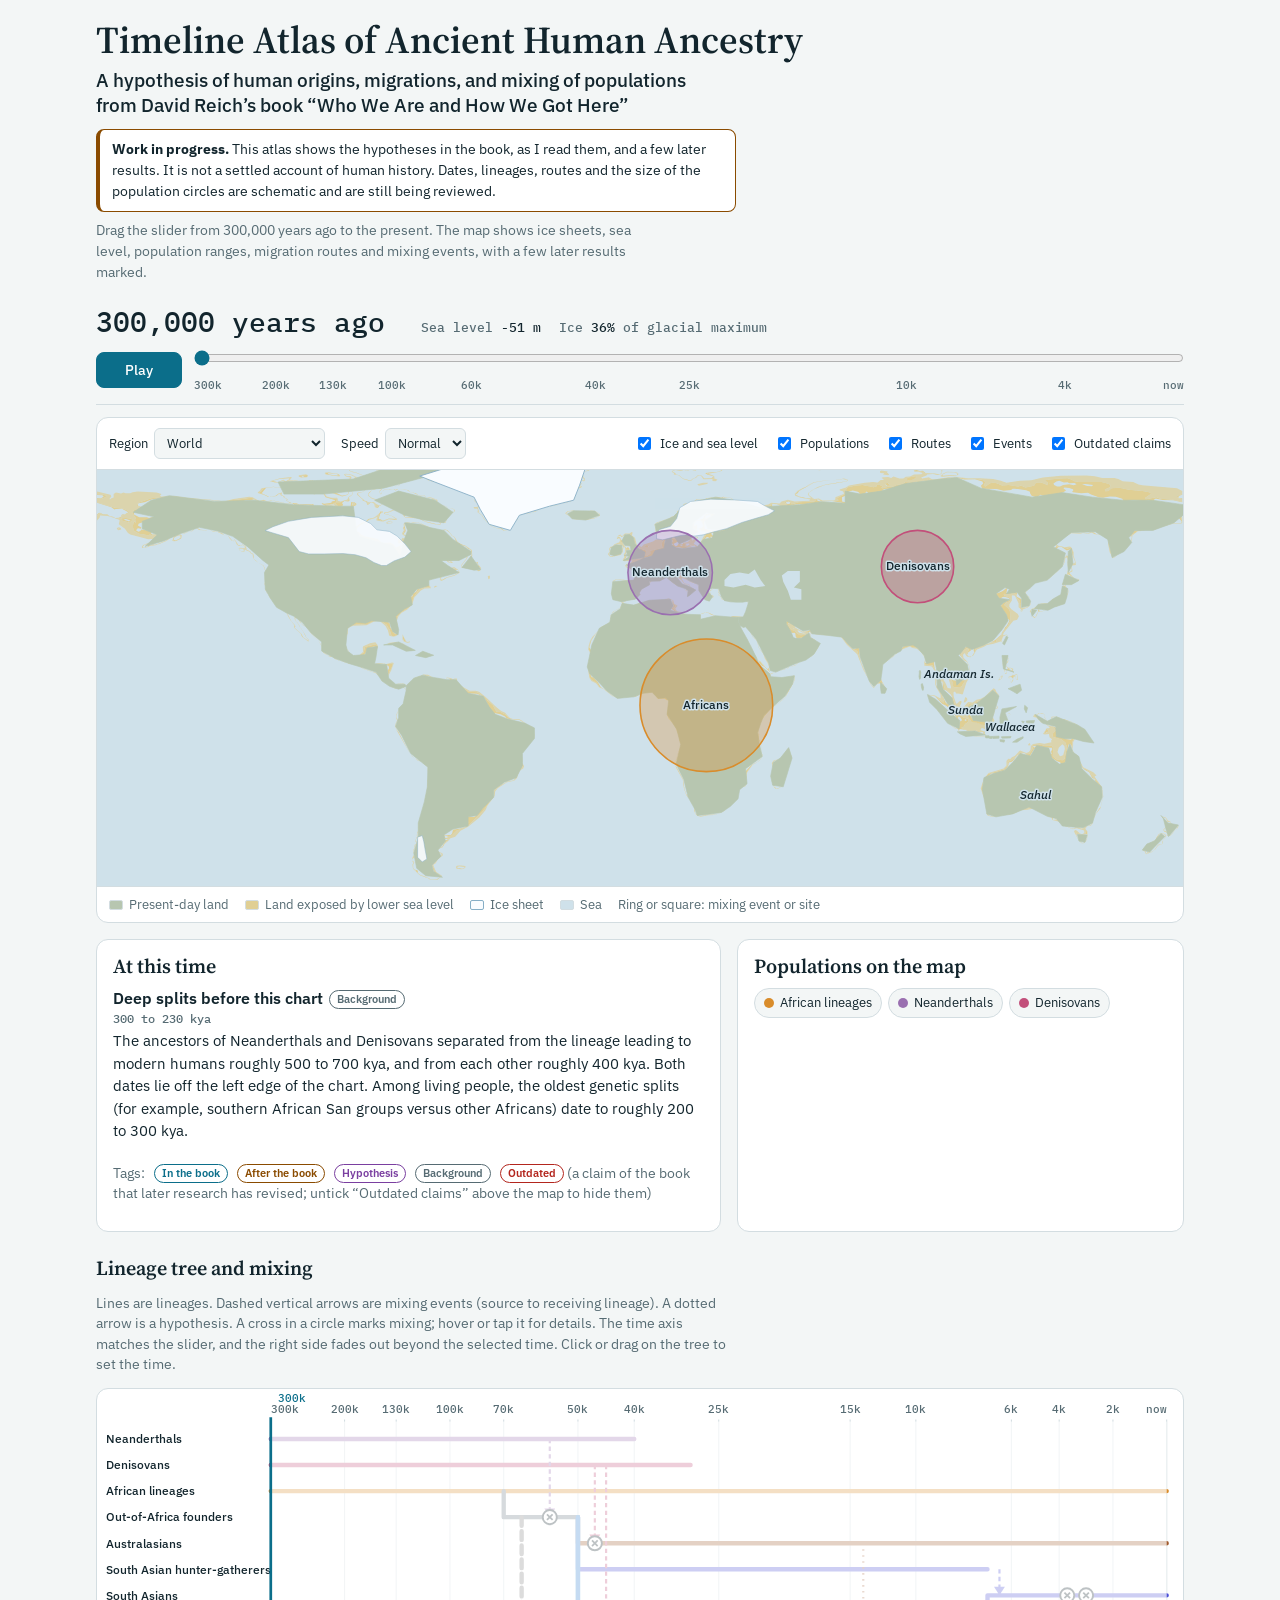
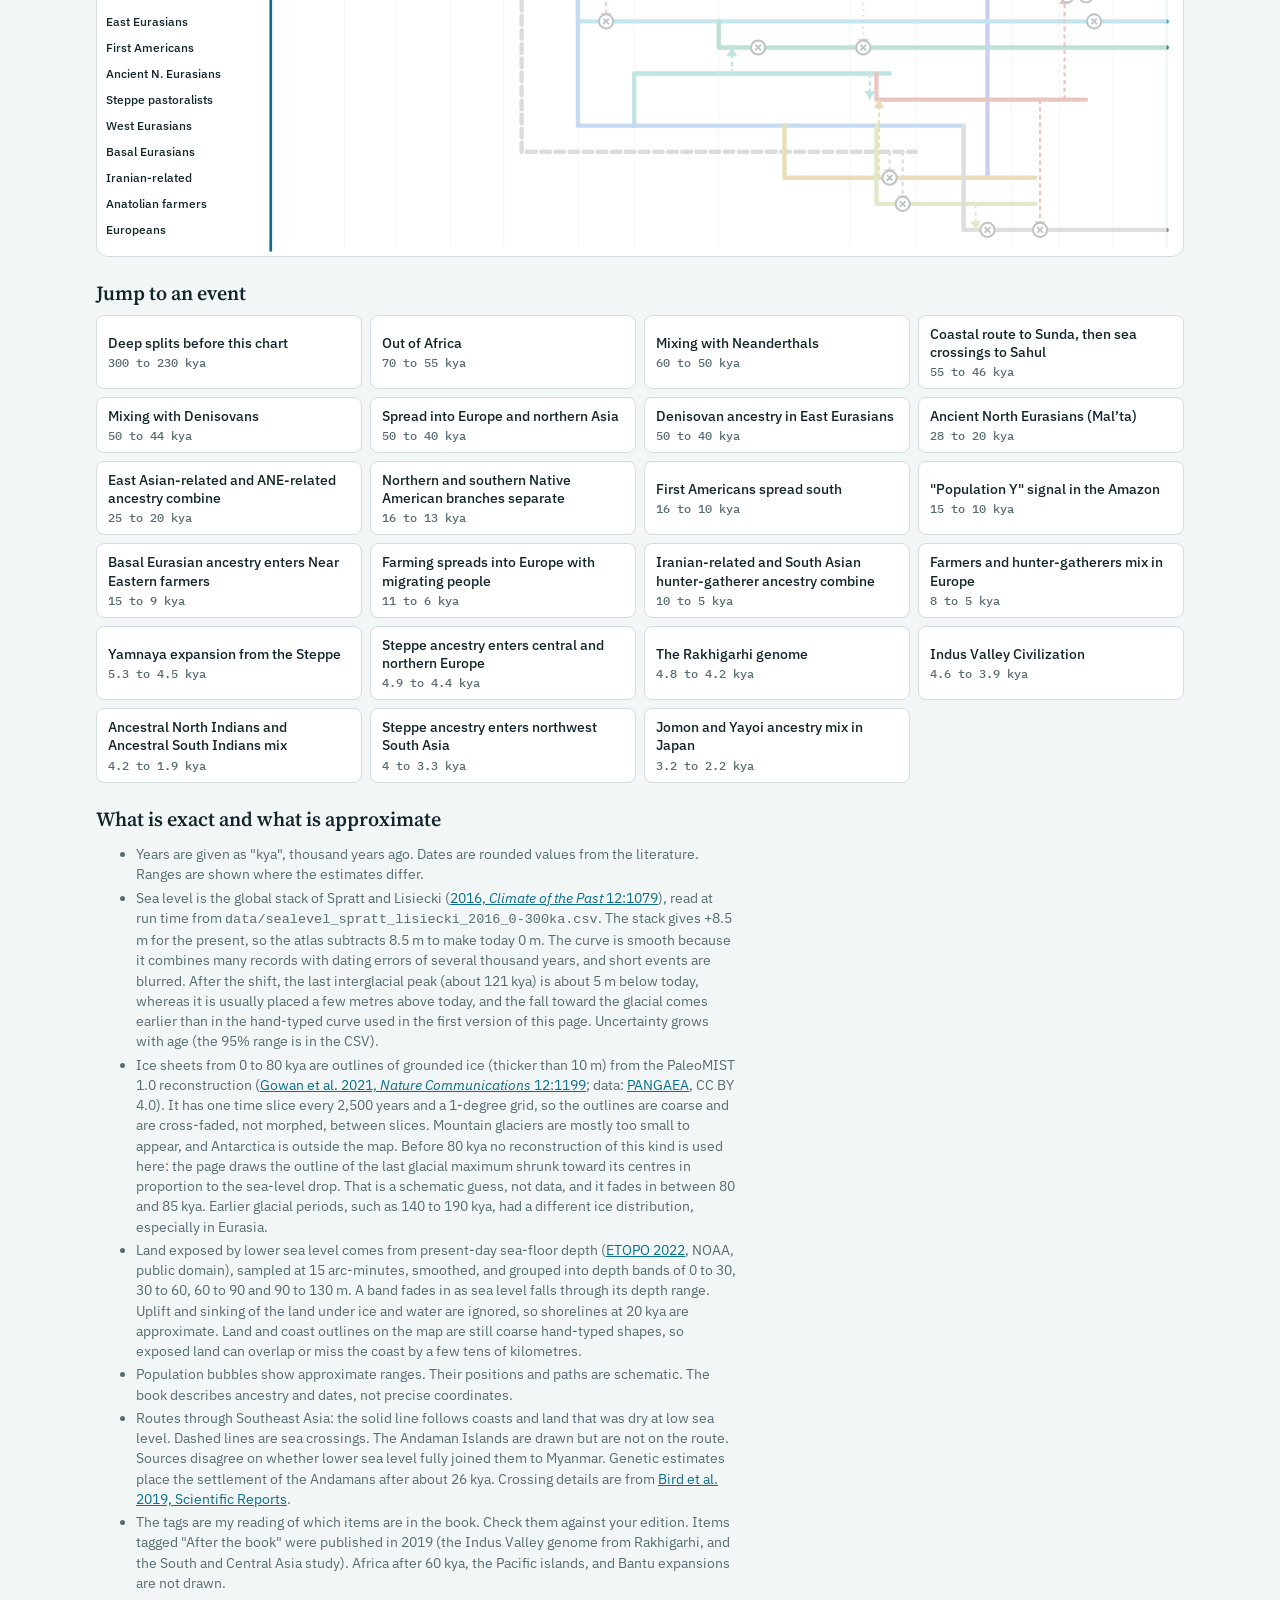
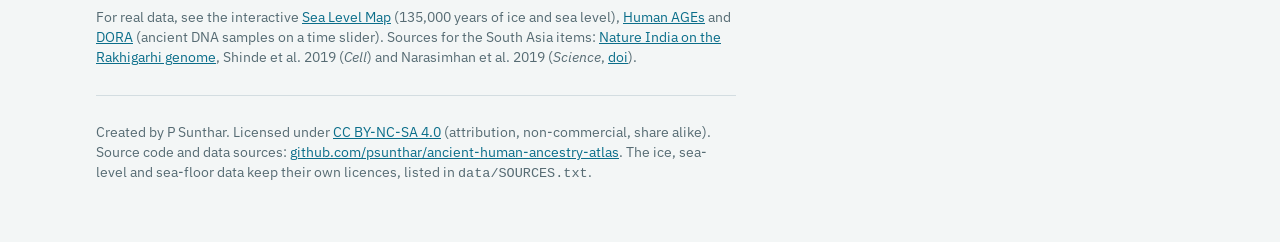
==== commit 31fe6025: "Add 'Outdated claims' filter: events can carry a revision note and be hidden by a checkbox First fla" ====
--- a/index.html
+++ b/index.html
@@ -67,6 +67,7 @@
     <label><input type="checkbox" id="lPop" checked> Populations</label>
     <label><input type="checkbox" id="lRoute" checked> Routes</label>
     <label><input type="checkbox" id="lMix" checked> Events</label>
+    <label title="Claims of the book that later research has revised"><input type="checkbox" id="lOld" checked> Outdated claims</label>
   </div>
   <svg class="map" id="map" viewBox="0 0 1000 383" role="img" aria-label="World map with ice sheets, exposed land, population ranges and migration routes at the selected time"></svg>
   <div class="legend">
@@ -82,7 +83,7 @@
   <div class="card">
     <h2>At this time</h2>
     <div id="events"></div>
-    <p class="note" style="margin-top:10px">Tags: <span class="pill book">In the book</span> <span class="pill after">After the book</span> <span class="pill hyp">Hypothesis</span> <span class="pill ctx">Background</span></p>
+    <p class="note" style="margin-top:10px">Tags: <span class="pill book">In the book</span> <span class="pill after">After the book</span> <span class="pill hyp">Hypothesis</span> <span class="pill ctx">Background</span> <span class="pill old">Outdated</span> (a claim of the book that later research has revised; untick “Outdated claims” above the map to hide them)</p>
   </div>
   <div class="card">
     <h2>Populations on the map</h2>
--- a/css/style.css
+++ b/css/style.css
@@ -91,3 +91,8 @@
 a{color:var(--accent)}
 section{margin-top:24px}
 .wip{margin:10px 0 8px;padding:9px 12px;border:1px solid var(--tag-after);border-left-width:4px;border-radius:8px;background:var(--panel);color:var(--ink);font-size:14px;max-width:80ch}
+.pill.old{color:#b3261e}
+@media (prefers-color-scheme:dark){:root:not([data-theme="light"]) .pill.old{color:#ff8a80}}
+:root[data-theme="dark"] .pill.old{color:#ff8a80}
+.oldnote{margin:4px 0 0;font-size:13.5px;color:var(--muted);border-left:3px solid #b3261e;padding-left:8px}
+[hidden]{display:none!important}
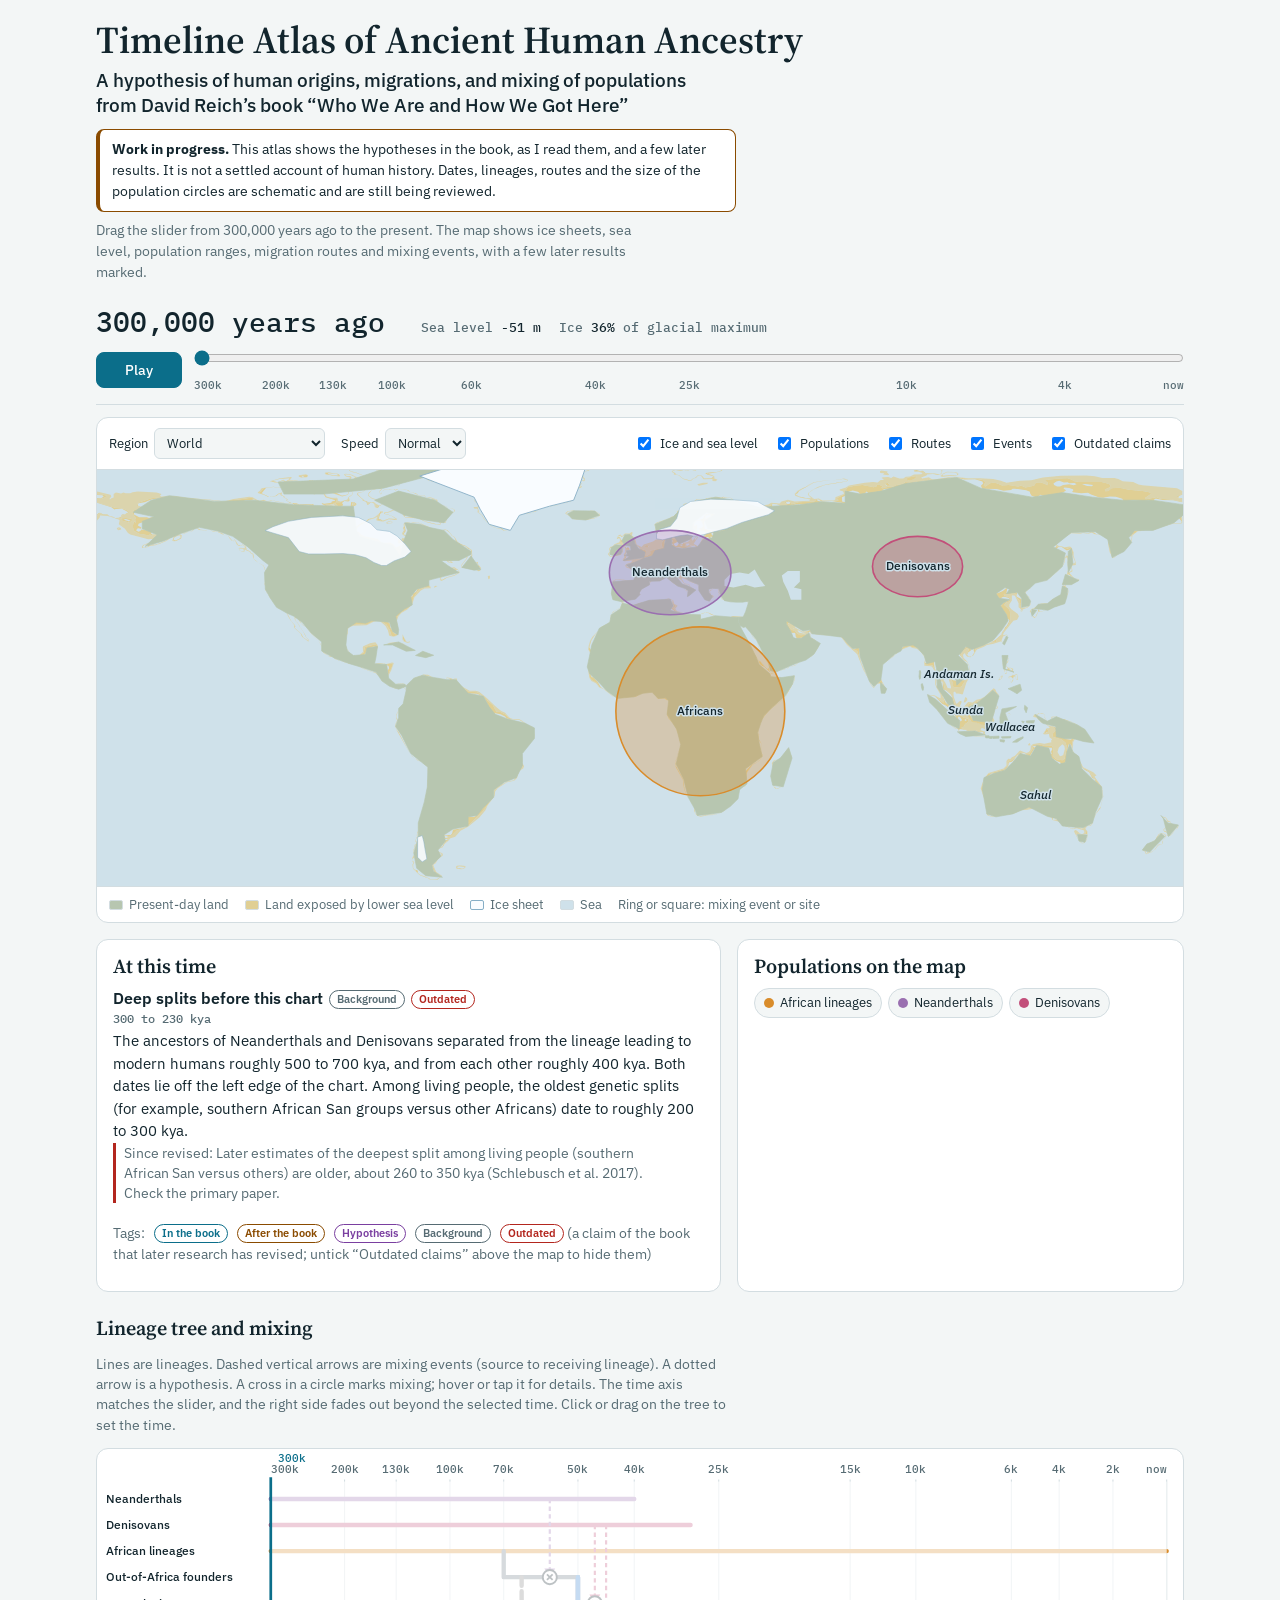
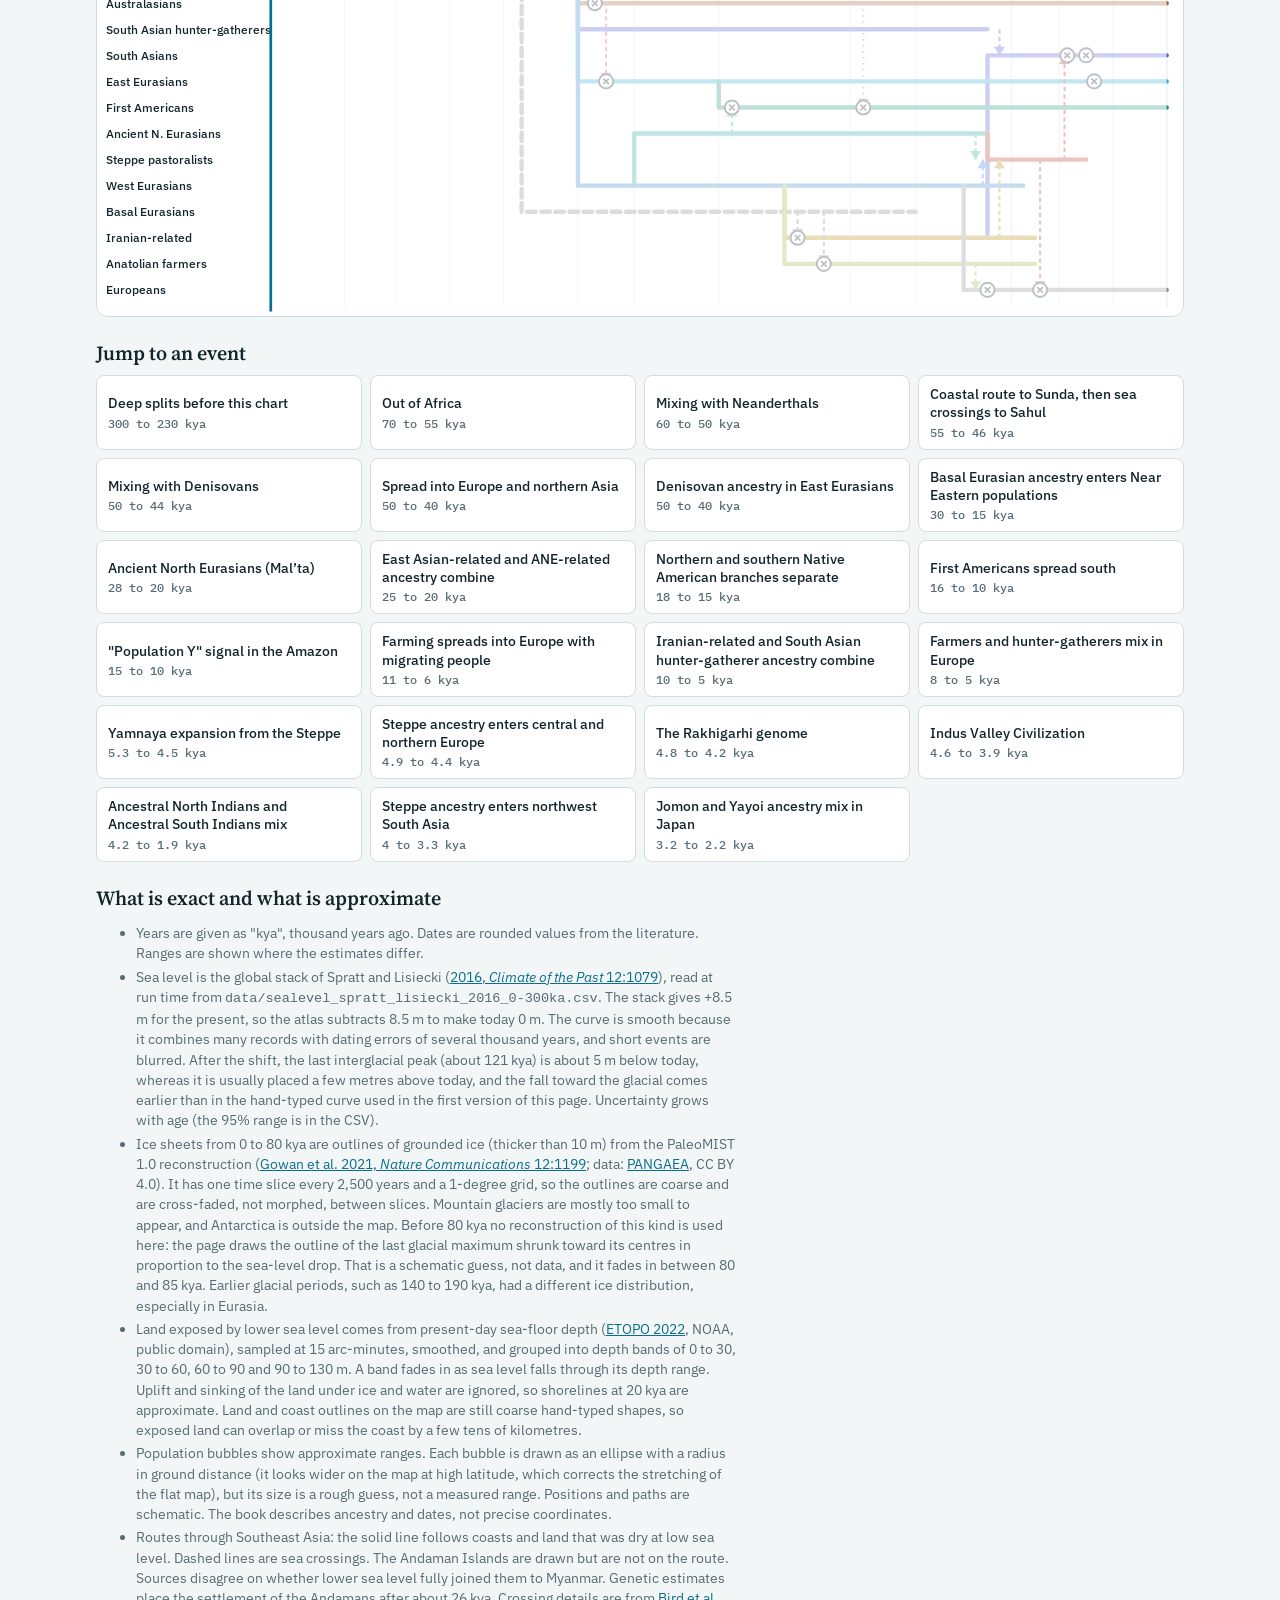
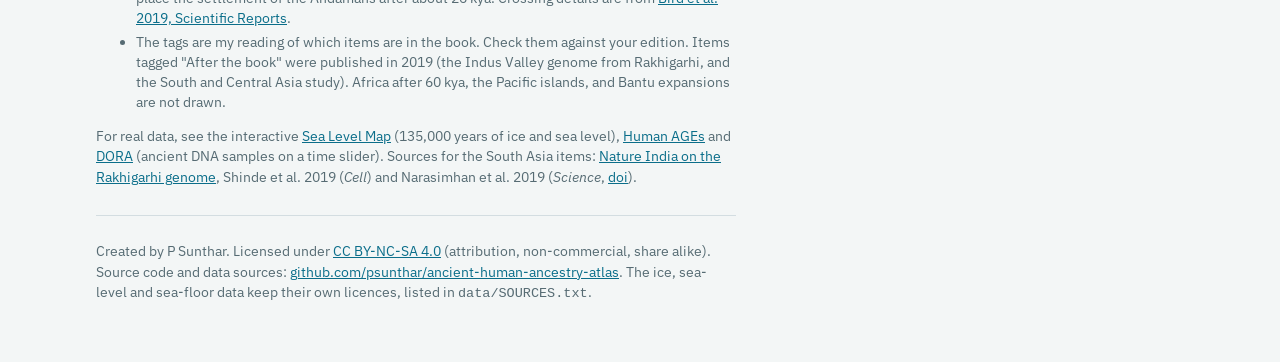
==== commit 2a3a80dc: "Apply review fixes: ground-true ellipse bubbles, corrected routes and radii, timeline and lineage co" ====
--- a/index.html
+++ b/index.html
@@ -109,7 +109,7 @@
     <li>Sea level is the global stack of Spratt and Lisiecki (<a href="https://doi.org/10.5194/cp-12-1079-2016" target="_blank" rel="noopener noreferrer">2016, <em>Climate of the Past</em> 12:1079</a>), read at run time from <code>data/sealevel_spratt_lisiecki_2016_0-300ka.csv</code>. The stack gives +8.5 m for the present, so the atlas subtracts 8.5 m to make today 0 m. The curve is smooth because it combines many records with dating errors of several thousand years, and short events are blurred. After the shift, the last interglacial peak (about 121 kya) is about 5 m below today, whereas it is usually placed a few metres above today, and the fall toward the glacial comes earlier than in the hand-typed curve used in the first version of this page. Uncertainty grows with age (the 95% range is in the CSV).</li>
     <li>Ice sheets from 0 to 80 kya are outlines of grounded ice (thicker than 10 m) from the PaleoMIST 1.0 reconstruction (<a href="https://doi.org/10.1038/s41467-021-21469-w" target="_blank" rel="noopener noreferrer">Gowan et al. 2021, <em>Nature Communications</em> 12:1199</a>; data: <a href="https://doi.org/10.1594/PANGAEA.905800" target="_blank" rel="noopener noreferrer">PANGAEA</a>, CC BY 4.0). It has one time slice every 2,500 years and a 1-degree grid, so the outlines are coarse and are cross-faded, not morphed, between slices. Mountain glaciers are mostly too small to appear, and Antarctica is outside the map. Before 80 kya no reconstruction of this kind is used here: the page draws the outline of the last glacial maximum shrunk toward its centres in proportion to the sea-level drop. That is a schematic guess, not data, and it fades in between 80 and 85 kya. Earlier glacial periods, such as 140 to 190 kya, had a different ice distribution, especially in Eurasia.</li>
     <li>Land exposed by lower sea level comes from present-day sea-floor depth (<a href="https://doi.org/10.25921/fd45-gt74" target="_blank" rel="noopener noreferrer">ETOPO 2022</a>, NOAA, public domain), sampled at 15 arc-minutes, smoothed, and grouped into depth bands of 0 to 30, 30 to 60, 60 to 90 and 90 to 130 m. A band fades in as sea level falls through its depth range. Uplift and sinking of the land under ice and water are ignored, so shorelines at 20 kya are approximate. Land and coast outlines on the map are still coarse hand-typed shapes, so exposed land can overlap or miss the coast by a few tens of kilometres.</li>
-    <li>Population bubbles show approximate ranges. Their positions and paths are schematic. The book describes ancestry and dates, not precise coordinates.</li>
+    <li>Population bubbles show approximate ranges. Each bubble is drawn as an ellipse with a radius in ground distance (it looks wider on the map at high latitude, which corrects the stretching of the flat map), but its size is a rough guess, not a measured range. Positions and paths are schematic. The book describes ancestry and dates, not precise coordinates.</li>
     <li>Routes through Southeast Asia: the solid line follows coasts and land that was dry at low sea level. Dashed lines are sea crossings. The Andaman Islands are drawn but are not on the route. Sources disagree on whether lower sea level fully joined them to Myanmar. Genetic estimates place the settlement of the Andamans after about 26 kya. Crossing details are from <a href="https://www.nature.com/articles/s41598-019-42946-9" target="_blank" rel="noopener noreferrer">Bird et al. 2019, Scientific Reports</a>.</li>
     <li>The tags are my reading of which items are in the book. Check them against your edition. Items tagged "After the book" were published in 2019 (the Indus Valley genome from Rakhigarhi, and the South and Central Asia study). Africa after 60 kya, the Pacific islands, and Bantu expansions are not drawn.</li>
   </ul>
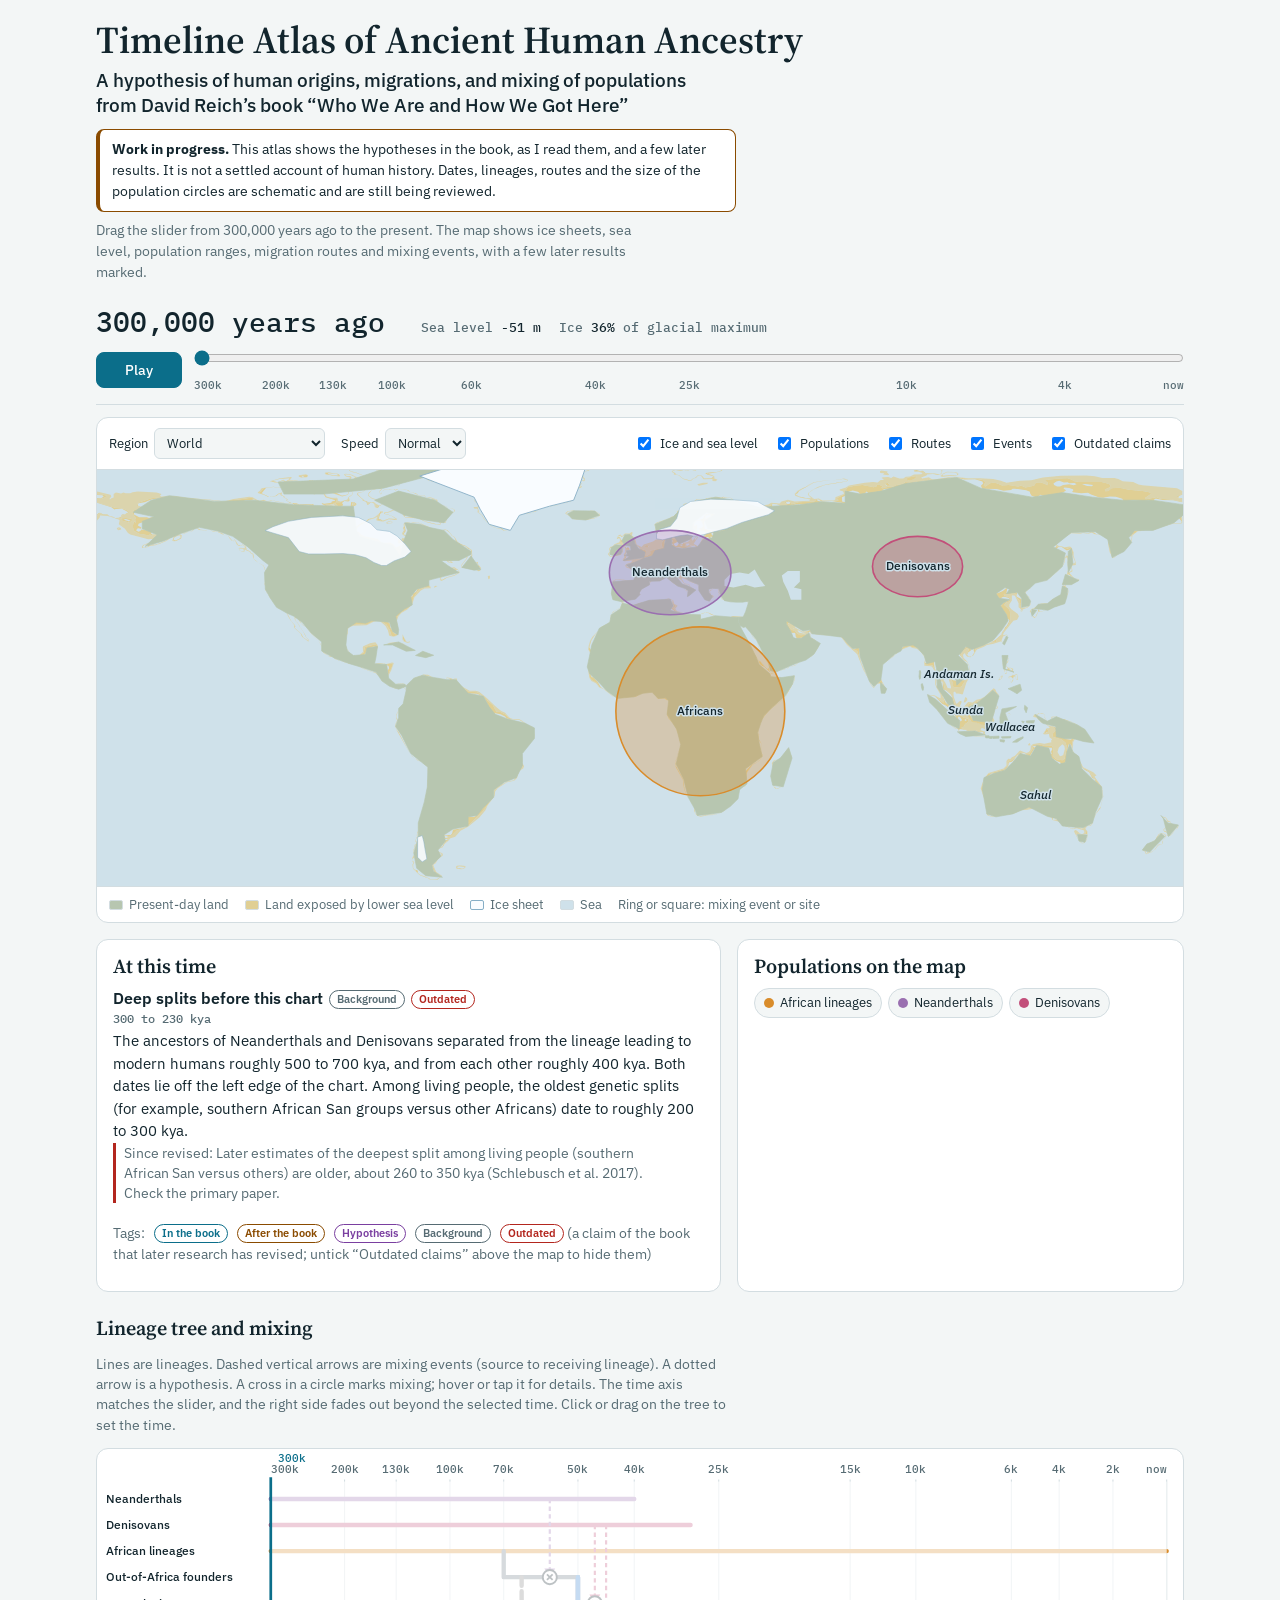
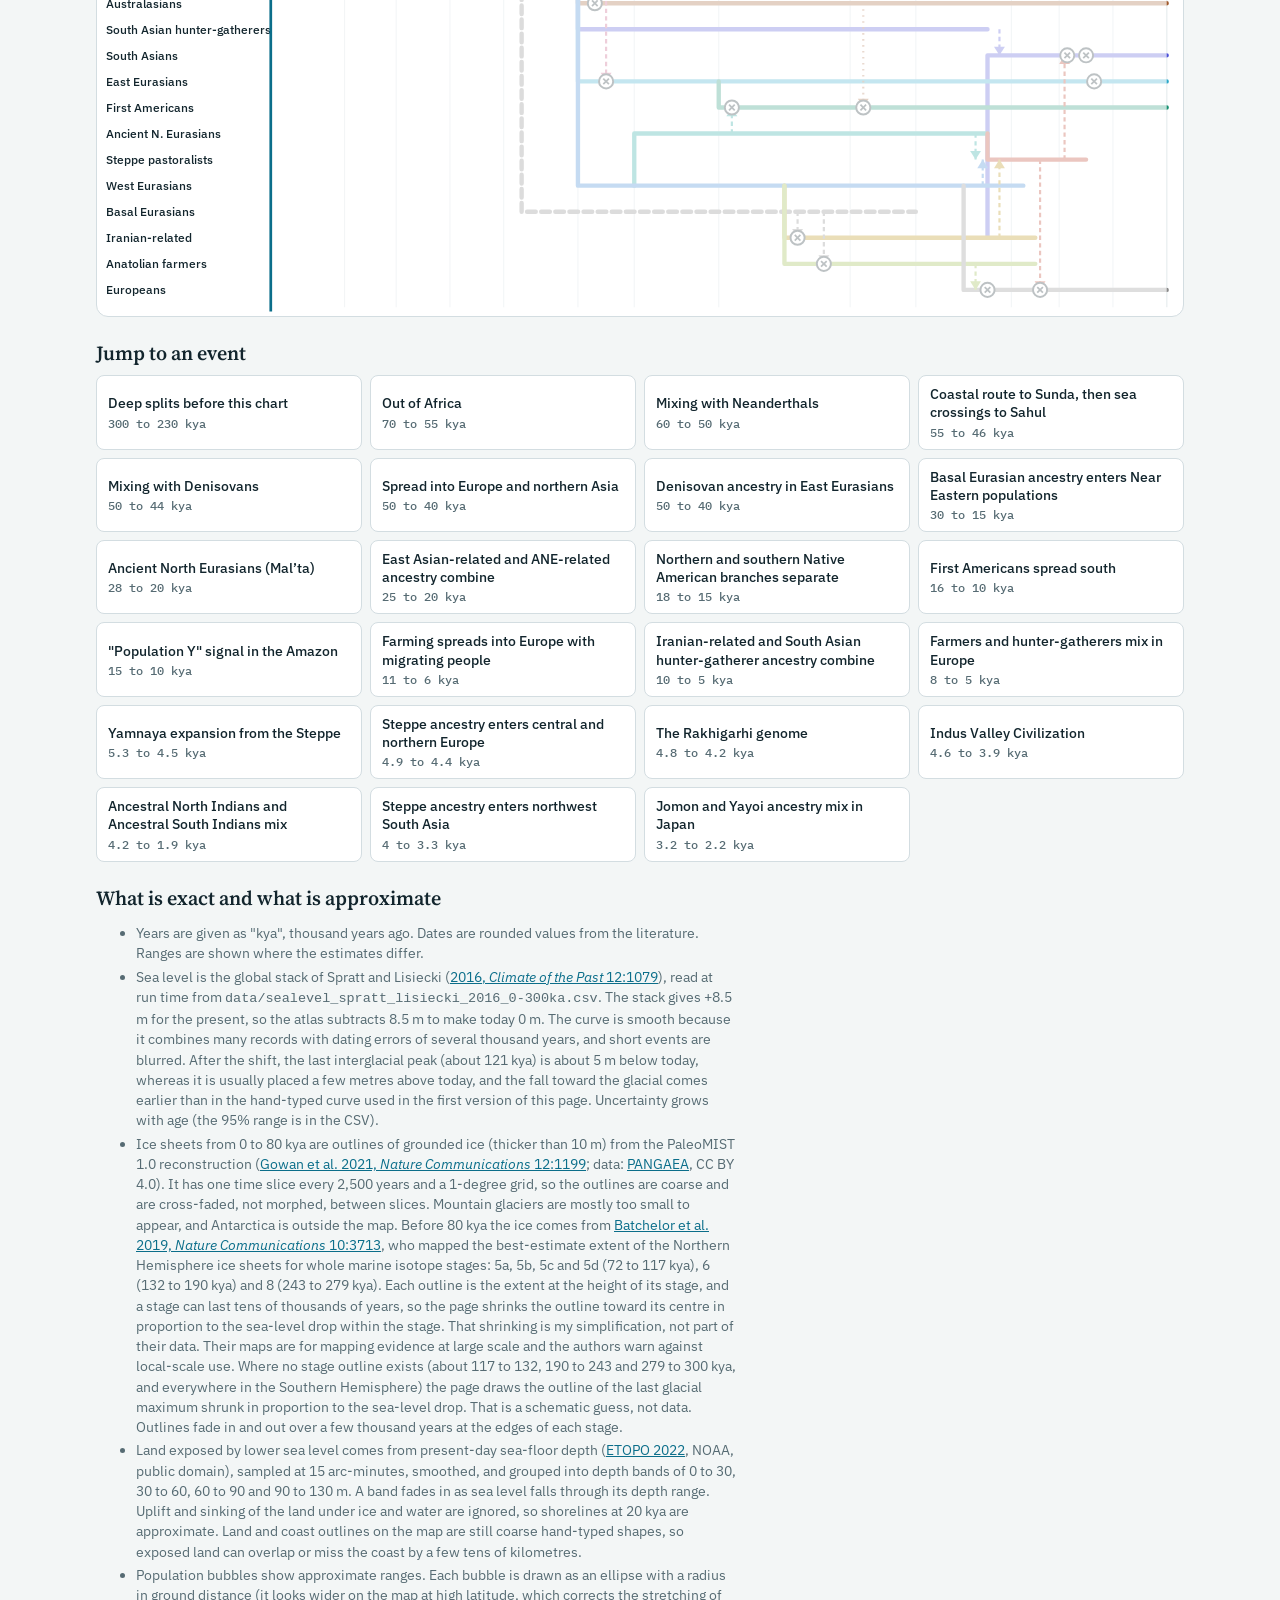
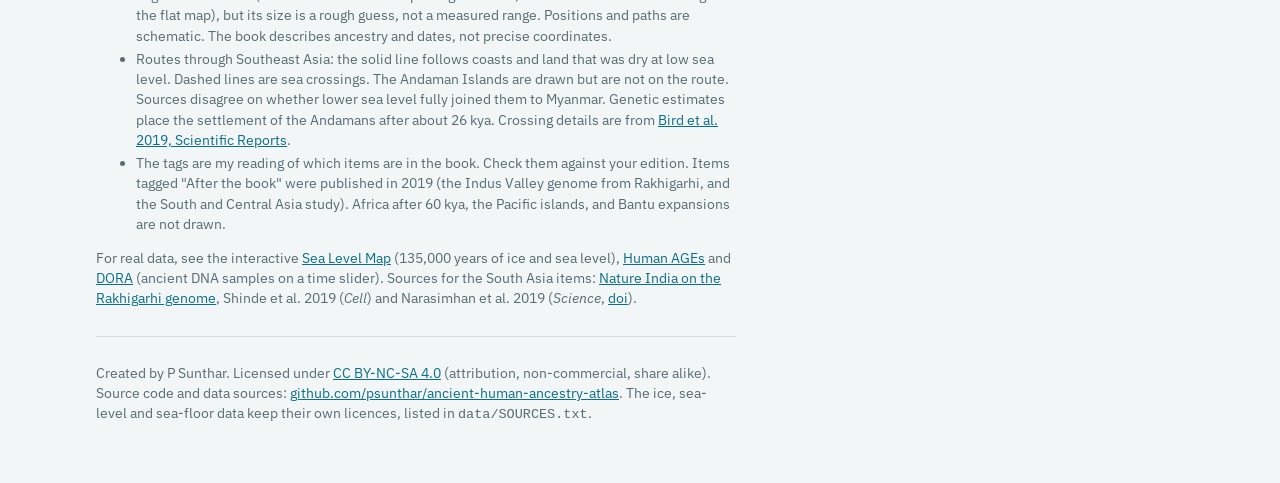
==== commit 49f6ef5d: "Add Batchelor et al. 2019 stage outlines for ice 72-279 ka as a separate runtime-loaded module js/ic" ====
--- a/index.html
+++ b/index.html
@@ -107,7 +107,7 @@
   <ul class="note">
     <li>Years are given as "kya", thousand years ago. Dates are rounded values from the literature. Ranges are shown where the estimates differ.</li>
     <li>Sea level is the global stack of Spratt and Lisiecki (<a href="https://doi.org/10.5194/cp-12-1079-2016" target="_blank" rel="noopener noreferrer">2016, <em>Climate of the Past</em> 12:1079</a>), read at run time from <code>data/sealevel_spratt_lisiecki_2016_0-300ka.csv</code>. The stack gives +8.5 m for the present, so the atlas subtracts 8.5 m to make today 0 m. The curve is smooth because it combines many records with dating errors of several thousand years, and short events are blurred. After the shift, the last interglacial peak (about 121 kya) is about 5 m below today, whereas it is usually placed a few metres above today, and the fall toward the glacial comes earlier than in the hand-typed curve used in the first version of this page. Uncertainty grows with age (the 95% range is in the CSV).</li>
-    <li>Ice sheets from 0 to 80 kya are outlines of grounded ice (thicker than 10 m) from the PaleoMIST 1.0 reconstruction (<a href="https://doi.org/10.1038/s41467-021-21469-w" target="_blank" rel="noopener noreferrer">Gowan et al. 2021, <em>Nature Communications</em> 12:1199</a>; data: <a href="https://doi.org/10.1594/PANGAEA.905800" target="_blank" rel="noopener noreferrer">PANGAEA</a>, CC BY 4.0). It has one time slice every 2,500 years and a 1-degree grid, so the outlines are coarse and are cross-faded, not morphed, between slices. Mountain glaciers are mostly too small to appear, and Antarctica is outside the map. Before 80 kya no reconstruction of this kind is used here: the page draws the outline of the last glacial maximum shrunk toward its centres in proportion to the sea-level drop. That is a schematic guess, not data, and it fades in between 80 and 85 kya. Earlier glacial periods, such as 140 to 190 kya, had a different ice distribution, especially in Eurasia.</li>
+    <li>Ice sheets from 0 to 80 kya are outlines of grounded ice (thicker than 10 m) from the PaleoMIST 1.0 reconstruction (<a href="https://doi.org/10.1038/s41467-021-21469-w" target="_blank" rel="noopener noreferrer">Gowan et al. 2021, <em>Nature Communications</em> 12:1199</a>; data: <a href="https://doi.org/10.1594/PANGAEA.905800" target="_blank" rel="noopener noreferrer">PANGAEA</a>, CC BY 4.0). It has one time slice every 2,500 years and a 1-degree grid, so the outlines are coarse and are cross-faded, not morphed, between slices. Mountain glaciers are mostly too small to appear, and Antarctica is outside the map. Before 80 kya the ice comes from <a href="https://doi.org/10.1038/s41467-019-11601-2" target="_blank" rel="noopener noreferrer">Batchelor et al. 2019, <em>Nature Communications</em> 10:3713</a>, who mapped the best-estimate extent of the Northern Hemisphere ice sheets for whole marine isotope stages: 5a, 5b, 5c and 5d (72 to 117 kya), 6 (132 to 190 kya) and 8 (243 to 279 kya). Each outline is the extent at the height of its stage, and a stage can last tens of thousands of years, so the page shrinks the outline toward its centre in proportion to the sea-level drop within the stage. That shrinking is my simplification, not part of their data. Their maps are for mapping evidence at large scale and the authors warn against local-scale use. Where no stage outline exists (about 117 to 132, 190 to 243 and 279 to 300 kya, and everywhere in the Southern Hemisphere) the page draws the outline of the last glacial maximum shrunk in proportion to the sea-level drop. That is a schematic guess, not data. Outlines fade in and out over a few thousand years at the edges of each stage.</li>
     <li>Land exposed by lower sea level comes from present-day sea-floor depth (<a href="https://doi.org/10.25921/fd45-gt74" target="_blank" rel="noopener noreferrer">ETOPO 2022</a>, NOAA, public domain), sampled at 15 arc-minutes, smoothed, and grouped into depth bands of 0 to 30, 30 to 60, 60 to 90 and 90 to 130 m. A band fades in as sea level falls through its depth range. Uplift and sinking of the land under ice and water are ignored, so shorelines at 20 kya are approximate. Land and coast outlines on the map are still coarse hand-typed shapes, so exposed land can overlap or miss the coast by a few tens of kilometres.</li>
     <li>Population bubbles show approximate ranges. Each bubble is drawn as an ellipse with a radius in ground distance (it looks wider on the map at high latitude, which corrects the stretching of the flat map), but its size is a rough guess, not a measured range. Positions and paths are schematic. The book describes ancestry and dates, not precise coordinates.</li>
     <li>Routes through Southeast Asia: the solid line follows coasts and land that was dry at low sea level. Dashed lines are sea crossings. The Andaman Islands are drawn but are not on the route. Sources disagree on whether lower sea level fully joined them to Myanmar. Genetic estimates place the settlement of the Andamans after about 26 kya. Crossing details are from <a href="https://www.nature.com/articles/s41598-019-42946-9" target="_blank" rel="noopener noreferrer">Bird et al. 2019, Scientific Reports</a>.</li>
@@ -120,6 +120,16 @@
 </footer>
 </div>
 
+<!--FILE-WARNING-->
+<script>
+/* Browsers block ES modules and fetch() from file://, so the module script below never runs there. */
+if(location.protocol==='file:'){document.addEventListener('DOMContentLoaded',function(){
+  var p=document.createElement('p');p.className='wip';p.setAttribute('role','alert');
+  p.innerHTML='This page loads its data at run time and cannot run from a file on disk. Open <a href="atlas-standalone.html">atlas-standalone.html</a> instead, or serve this folder with <code>python3 -m http.server</code> and open http://localhost:8000/.';
+  document.querySelector('header').appendChild(p);
+});}
+</script>
+<!--/FILE-WARNING-->
 <script type="module" src="js/app.js"></script>
 </body>
 </html>
